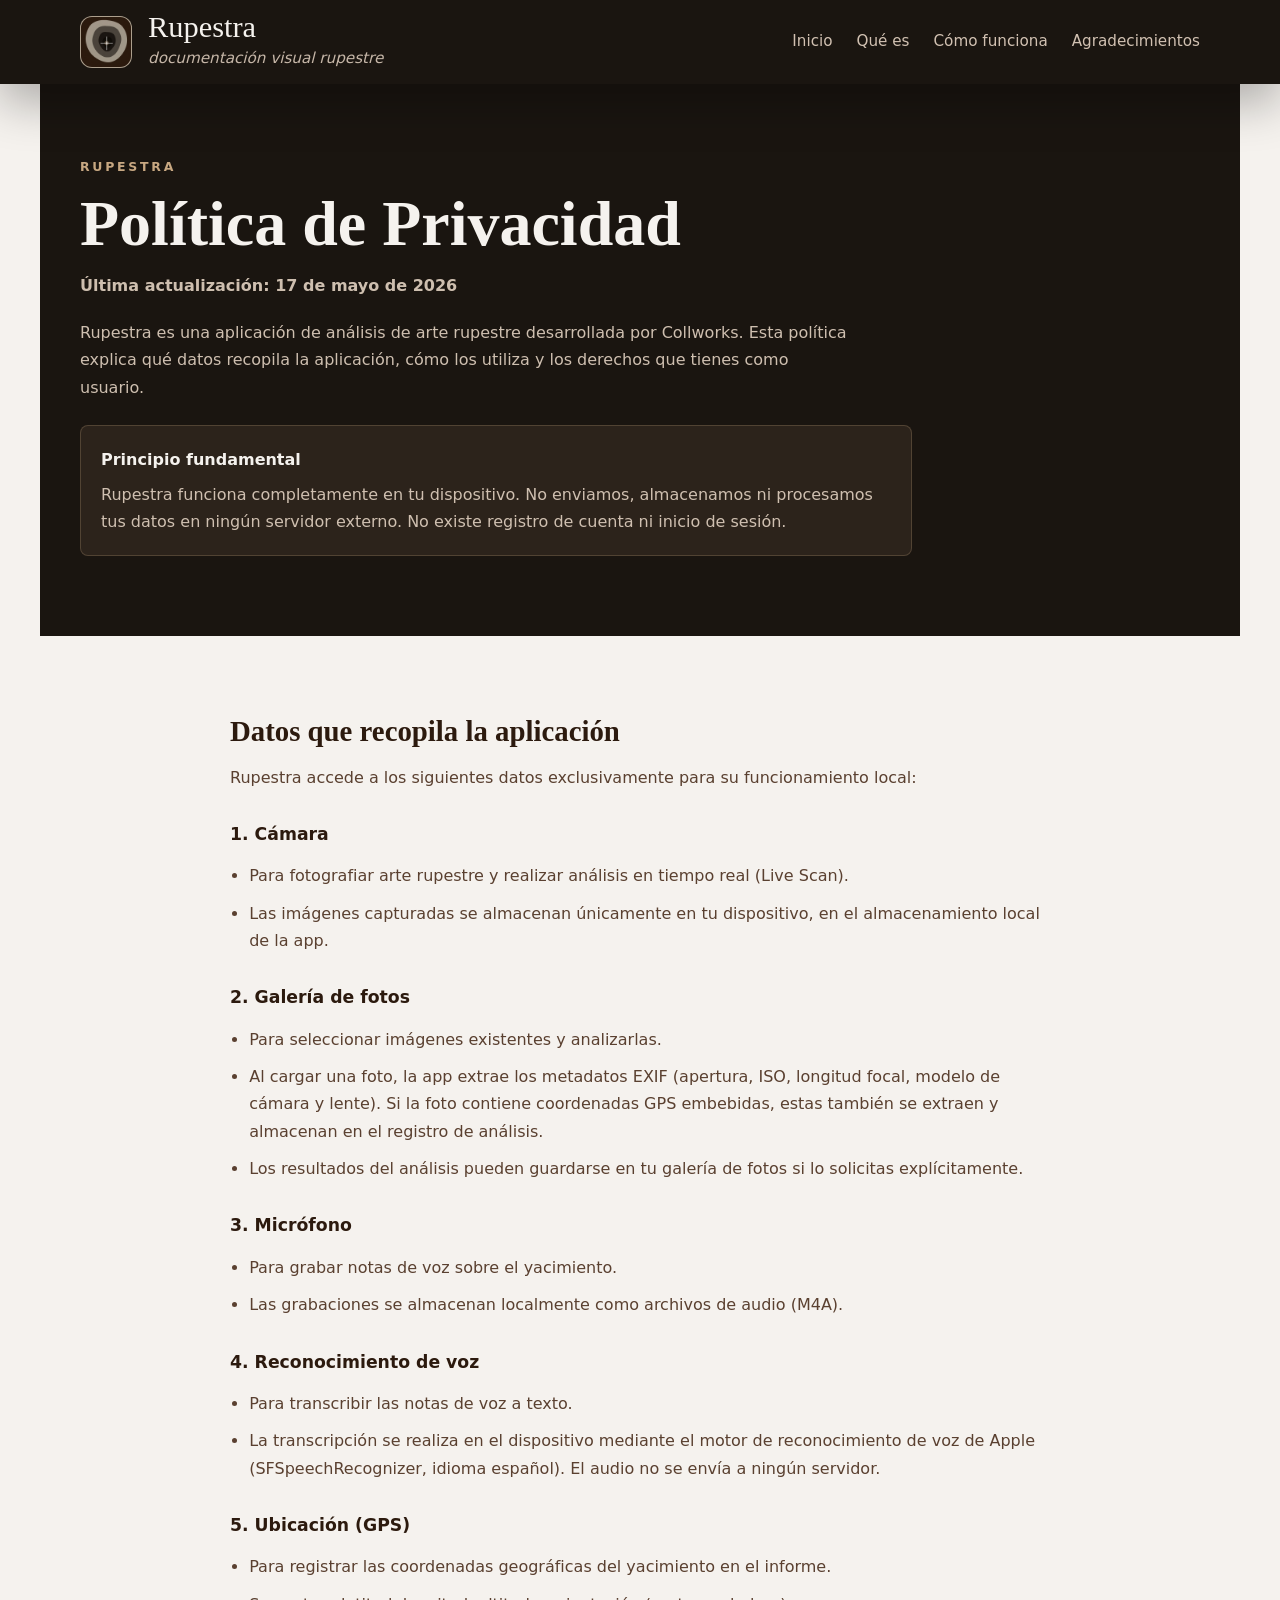
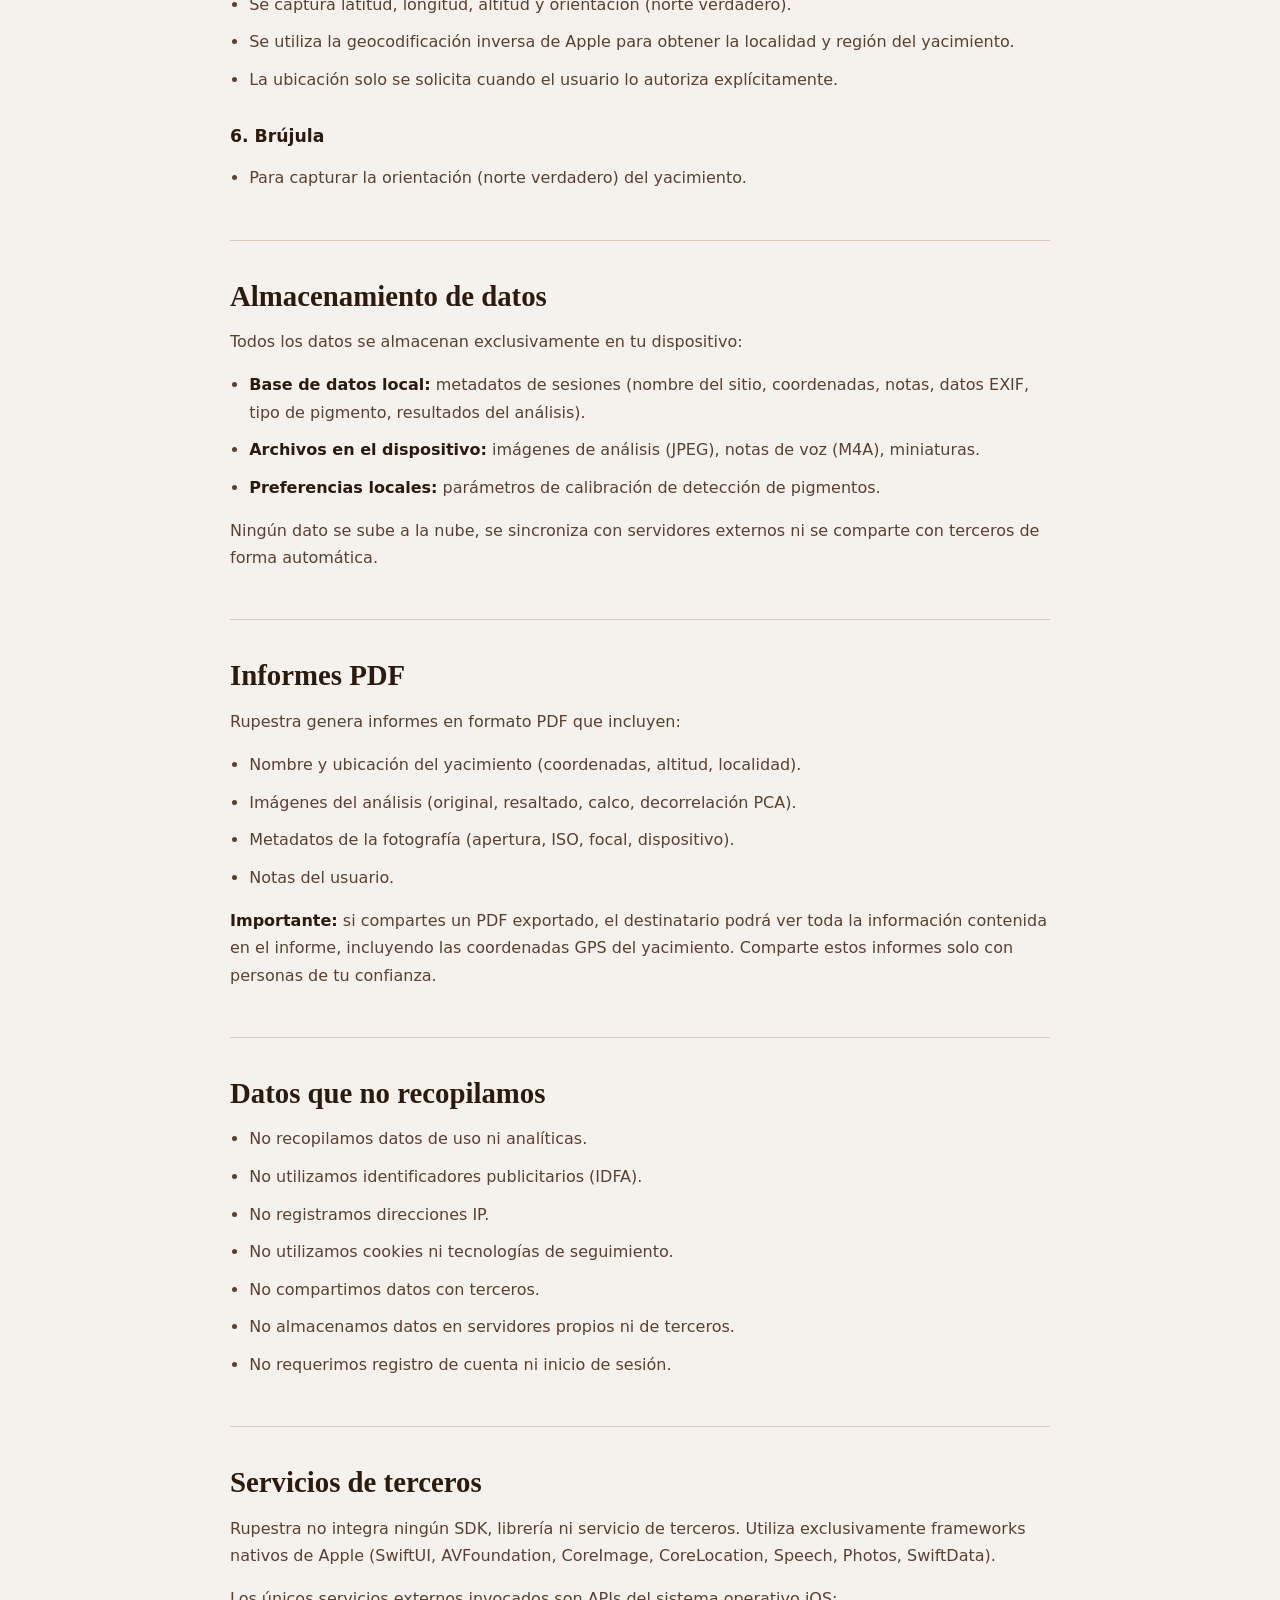
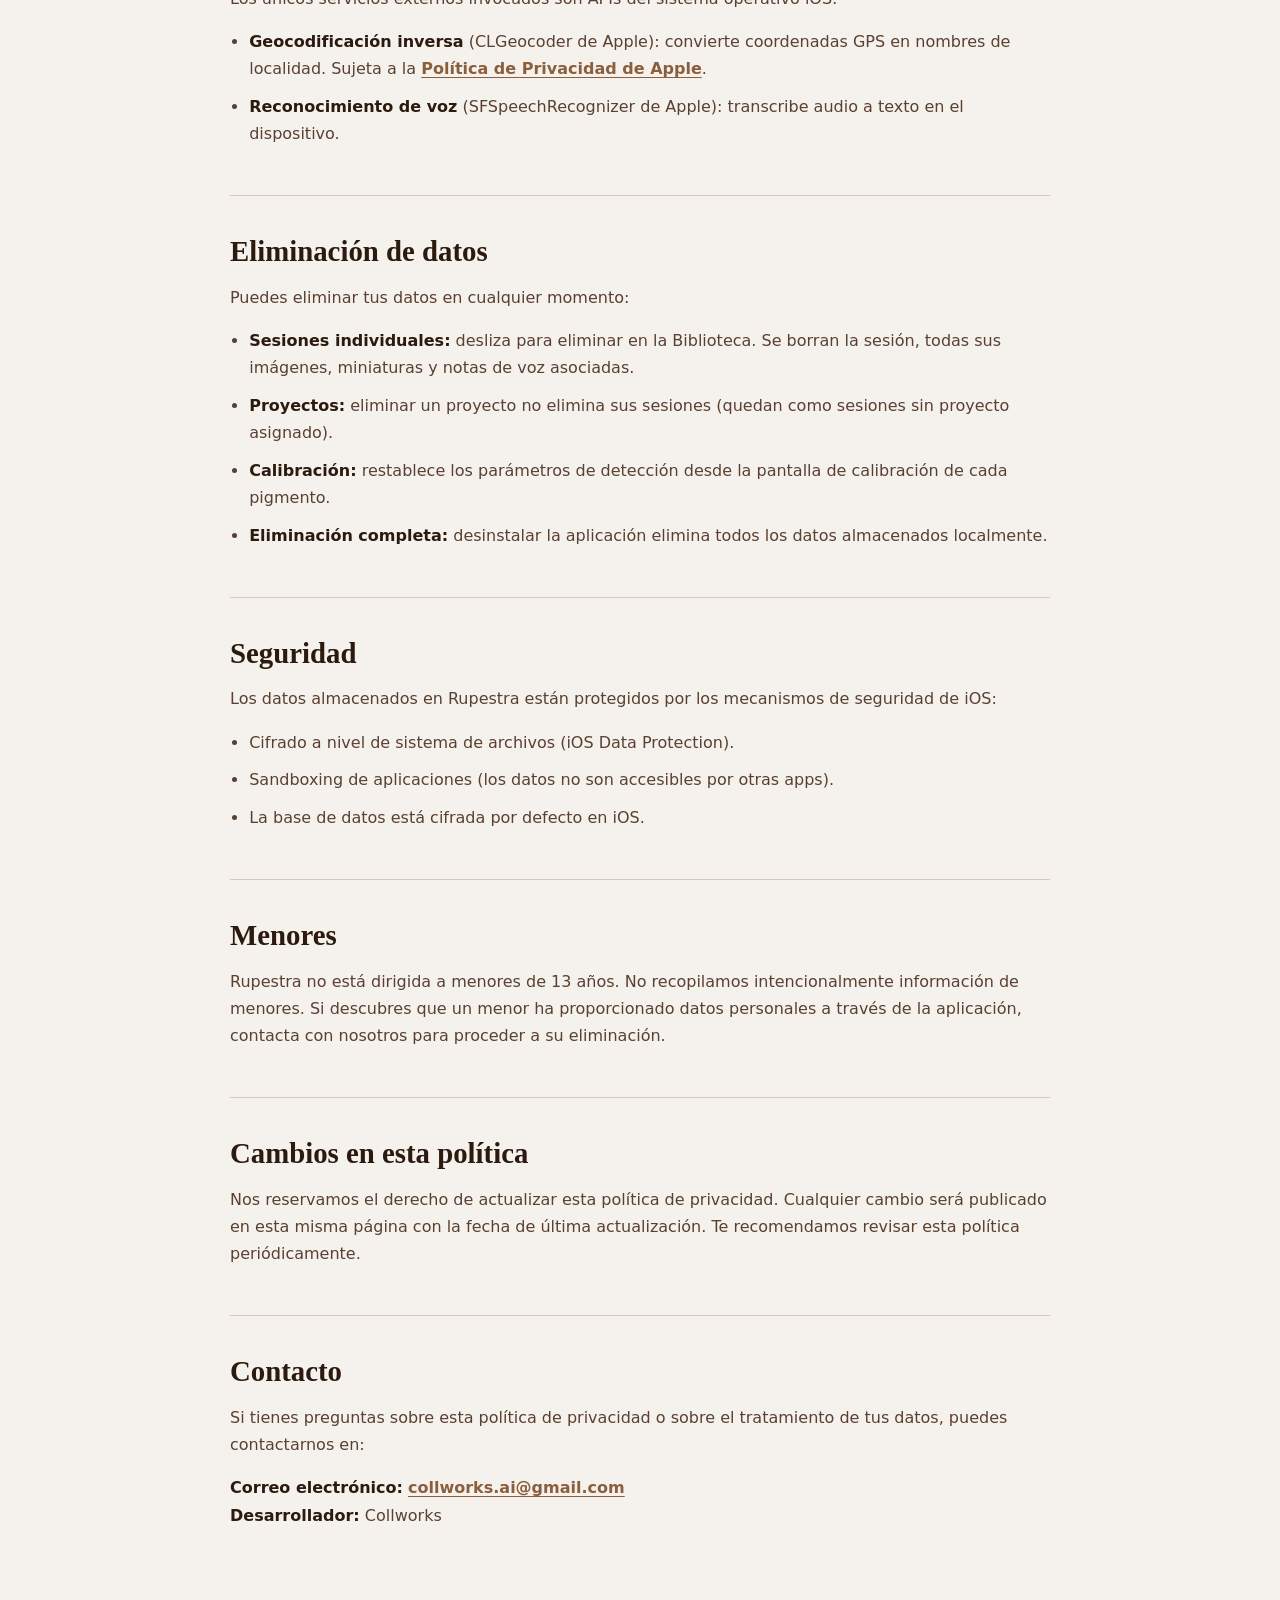
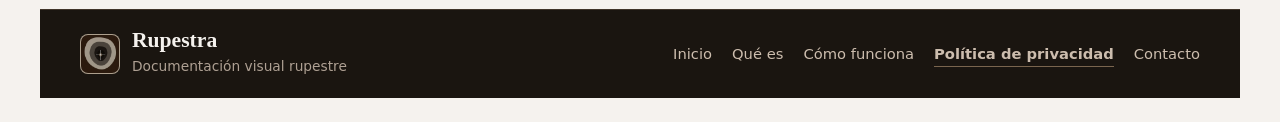
==== Politica_de_Privacidad.html @ 36a5d585 "politica privacidad y footer" ====
<!DOCTYPE html>
<html lang="es">
<head>
  <meta charset="UTF-8" />
  <meta name="viewport" content="width=device-width, initial-scale=1.0" />
  <title>Política de Privacidad · Rupestra</title>
  <meta name="description" content="Política de privacidad de Rupestra: datos tratados localmente, permisos de la app, almacenamiento en el dispositivo y contacto." />
  <meta name="theme-color" content="#1a1510" />
  <meta property="og:title" content="Política de Privacidad · Rupestra" />
  <meta property="og:description" content="Rupestra funciona localmente en el dispositivo y no envía datos a servidores externos." />
  <meta property="og:type" content="website" />
  <meta property="og:image" content="logos/logo_rupestra_cruz.png" />
  <link rel="icon" type="image/png" href="logos/logo_rupestra_cruz.png" />
  <link rel="stylesheet" href="styles.css" />
</head>
<body>
  <header class="site-header">
    <a class="brand-group" href="index.html" aria-label="Volver a la página principal de Rupestra">
      <img src="logos/logo_rupestra_cruz.png" alt="Logo de Rupestra" class="brand-logo" />
      <div>
        <div class="brand-title">Rupestra</div>
        <p class="brand-subtitle">documentación visual rupestre</p>
      </div>
    </a>
    <nav class="hero-nav" aria-label="Navegación principal">
      <a href="index.html">Inicio</a>
      <a href="index.html#que-es">Qué es</a>
      <a href="index.html#como-funciona">Cómo funciona</a>
      <a href="index.html#agradecimientos">Agradecimientos</a>
    </nav>
  </header>

  <main class="page legal-page">
    <section class="section section-dark legal-hero">
      <div class="container">
        <p class="section-label">Rupestra</p>
        <h1>Política de Privacidad</h1>
        <p class="legal-updated">Última actualización: 17 de mayo de 2026</p>
        <p class="legal-intro">Rupestra es una aplicación de análisis de arte rupestre desarrollada por Collworks. Esta política explica qué datos recopila la aplicación, cómo los utiliza y los derechos que tienes como usuario.</p>
        <div class="field-note legal-principle">
          <strong>Principio fundamental</strong>
          <span>Rupestra funciona completamente en tu dispositivo. No enviamos, almacenamos ni procesamos tus datos en ningún servidor externo. No existe registro de cuenta ni inicio de sesión.</span>
        </div>
      </div>
    </section>

    <section class="section section-light">
      <div class="container legal-content">
        <section>
          <h2>Datos que recopila la aplicación</h2>
          <p>Rupestra accede a los siguientes datos exclusivamente para su funcionamiento local:</p>

          <h3>1. Cámara</h3>
          <ul>
            <li>Para fotografiar arte rupestre y realizar análisis en tiempo real (Live Scan).</li>
            <li>Las imágenes capturadas se almacenan únicamente en tu dispositivo, en el almacenamiento local de la app.</li>
          </ul>

          <h3>2. Galería de fotos</h3>
          <ul>
            <li>Para seleccionar imágenes existentes y analizarlas.</li>
            <li>Al cargar una foto, la app extrae los metadatos EXIF (apertura, ISO, longitud focal, modelo de cámara y lente). Si la foto contiene coordenadas GPS embebidas, estas también se extraen y almacenan en el registro de análisis.</li>
            <li>Los resultados del análisis pueden guardarse en tu galería de fotos si lo solicitas explícitamente.</li>
          </ul>

          <h3>3. Micrófono</h3>
          <ul>
            <li>Para grabar notas de voz sobre el yacimiento.</li>
            <li>Las grabaciones se almacenan localmente como archivos de audio (M4A).</li>
          </ul>

          <h3>4. Reconocimiento de voz</h3>
          <ul>
            <li>Para transcribir las notas de voz a texto.</li>
            <li>La transcripción se realiza en el dispositivo mediante el motor de reconocimiento de voz de Apple (SFSpeechRecognizer, idioma español). El audio no se envía a ningún servidor.</li>
          </ul>

          <h3>5. Ubicación (GPS)</h3>
          <ul>
            <li>Para registrar las coordenadas geográficas del yacimiento en el informe.</li>
            <li>Se captura latitud, longitud, altitud y orientación (norte verdadero).</li>
            <li>Se utiliza la geocodificación inversa de Apple para obtener la localidad y región del yacimiento.</li>
            <li>La ubicación solo se solicita cuando el usuario lo autoriza explícitamente.</li>
          </ul>

          <h3>6. Brújula</h3>
          <ul>
            <li>Para capturar la orientación (norte verdadero) del yacimiento.</li>
          </ul>
        </section>

        <section>
          <h2>Almacenamiento de datos</h2>
          <p>Todos los datos se almacenan exclusivamente en tu dispositivo:</p>
          <ul>
            <li><strong>Base de datos local:</strong> metadatos de sesiones (nombre del sitio, coordenadas, notas, datos EXIF, tipo de pigmento, resultados del análisis).</li>
            <li><strong>Archivos en el dispositivo:</strong> imágenes de análisis (JPEG), notas de voz (M4A), miniaturas.</li>
            <li><strong>Preferencias locales:</strong> parámetros de calibración de detección de pigmentos.</li>
          </ul>
          <p>Ningún dato se sube a la nube, se sincroniza con servidores externos ni se comparte con terceros de forma automática.</p>
        </section>

        <section>
          <h2>Informes PDF</h2>
          <p>Rupestra genera informes en formato PDF que incluyen:</p>
          <ul>
            <li>Nombre y ubicación del yacimiento (coordenadas, altitud, localidad).</li>
            <li>Imágenes del análisis (original, resaltado, calco, decorrelación PCA).</li>
            <li>Metadatos de la fotografía (apertura, ISO, focal, dispositivo).</li>
            <li>Notas del usuario.</li>
          </ul>
          <p><strong>Importante:</strong> si compartes un PDF exportado, el destinatario podrá ver toda la información contenida en el informe, incluyendo las coordenadas GPS del yacimiento. Comparte estos informes solo con personas de tu confianza.</p>
        </section>

        <section>
          <h2>Datos que no recopilamos</h2>
          <ul>
            <li>No recopilamos datos de uso ni analíticas.</li>
            <li>No utilizamos identificadores publicitarios (IDFA).</li>
            <li>No registramos direcciones IP.</li>
            <li>No utilizamos cookies ni tecnologías de seguimiento.</li>
            <li>No compartimos datos con terceros.</li>
            <li>No almacenamos datos en servidores propios ni de terceros.</li>
            <li>No requerimos registro de cuenta ni inicio de sesión.</li>
          </ul>
        </section>

        <section>
          <h2>Servicios de terceros</h2>
          <p>Rupestra no integra ningún SDK, librería ni servicio de terceros. Utiliza exclusivamente frameworks nativos de Apple (SwiftUI, AVFoundation, CoreImage, CoreLocation, Speech, Photos, SwiftData).</p>
          <p>Los únicos servicios externos invocados son APIs del sistema operativo iOS:</p>
          <ul>
            <li><strong>Geocodificación inversa</strong> (CLGeocoder de Apple): convierte coordenadas GPS en nombres de localidad. Sujeta a la <a href="https://www.apple.com/legal/privacy/">Política de Privacidad de Apple</a>.</li>
            <li><strong>Reconocimiento de voz</strong> (SFSpeechRecognizer de Apple): transcribe audio a texto en el dispositivo.</li>
          </ul>
        </section>

        <section>
          <h2>Eliminación de datos</h2>
          <p>Puedes eliminar tus datos en cualquier momento:</p>
          <ul>
            <li><strong>Sesiones individuales:</strong> desliza para eliminar en la Biblioteca. Se borran la sesión, todas sus imágenes, miniaturas y notas de voz asociadas.</li>
            <li><strong>Proyectos:</strong> eliminar un proyecto no elimina sus sesiones (quedan como sesiones sin proyecto asignado).</li>
            <li><strong>Calibración:</strong> restablece los parámetros de detección desde la pantalla de calibración de cada pigmento.</li>
            <li><strong>Eliminación completa:</strong> desinstalar la aplicación elimina todos los datos almacenados localmente.</li>
          </ul>
        </section>

        <section>
          <h2>Seguridad</h2>
          <p>Los datos almacenados en Rupestra están protegidos por los mecanismos de seguridad de iOS:</p>
          <ul>
            <li>Cifrado a nivel de sistema de archivos (iOS Data Protection).</li>
            <li>Sandboxing de aplicaciones (los datos no son accesibles por otras apps).</li>
            <li>La base de datos está cifrada por defecto en iOS.</li>
          </ul>
        </section>

        <section>
          <h2>Menores</h2>
          <p>Rupestra no está dirigida a menores de 13 años. No recopilamos intencionalmente información de menores. Si descubres que un menor ha proporcionado datos personales a través de la aplicación, contacta con nosotros para proceder a su eliminación.</p>
        </section>

        <section>
          <h2>Cambios en esta política</h2>
          <p>Nos reservamos el derecho de actualizar esta política de privacidad. Cualquier cambio será publicado en esta misma página con la fecha de última actualización. Te recomendamos revisar esta política periódicamente.</p>
        </section>

        <section>
          <h2>Contacto</h2>
          <p>Si tienes preguntas sobre esta política de privacidad o sobre el tratamiento de tus datos, puedes contactarnos en:</p>
          <p><strong>Correo electrónico:</strong> <a href="mailto:collworks.ai@gmail.com">collworks.ai@gmail.com</a><br />
          <strong>Desarrollador:</strong> Collworks</p>
        </section>
      </div>
    </section>
  </main>

  <footer class="site-footer">
    <div class="container footer-center">
      <div class="footer-brand">
        <img src="logos/logo_rupestra_cruz.png" alt="" class="footer-mark" />
        <div>
          <strong>Rupestra</strong>
          <span>Documentación visual rupestre</span>
        </div>
      </div>
      <nav class="footer-nav" aria-label="Enlaces de pie de página">
        <a href="index.html">Inicio</a>
        <a href="index.html#que-es">Qué es</a>
        <a href="index.html#como-funciona">Cómo funciona</a>
        <a class="footer-link" href="Politica_de_Privacidad.html" aria-current="page">Política de privacidad</a>
        <a href="mailto:info@rupestra.com">Contacto</a>
      </nav>
    </div>
  </footer>
</body>
</html>
---- styles.css ----
:root {
  color-scheme: light;
  --bg: #f5f2ee;
  --bg-alt: #ede5db;
  --bg-surface: #ffffffee;
  --surface-dark: #1a1510;
  --surface-dark-soft: #241c14;
  --text: #2c1a0e;
  --text-muted: #5a4030;
  --text-soft: #d8c8b8;
  --accent: #8b5e3c;
  --accent-soft: #c8a882;
  --border: #d7c8b8;
  --shadow: 0 28px 80px rgba(0, 0, 0, 0.12);
  font-family: Inter, system-ui, -apple-system, BlinkMacSystemFont, "Segoe UI", sans-serif;
}

* {
  box-sizing: border-box;
}

body {
  margin: 0;
  min-height: 100vh;
  background: var(--bg);
  color: var(--text);
  line-height: 1.7;
}

img {
  display: block;
  max-width: 100%;
}

a {
  color: inherit;
  text-decoration: none;
}

a:focus-visible,
button:focus-visible,
.button:focus-visible {
  outline: 3px solid var(--accent-soft);
  outline-offset: 4px;
}

.page {
  width: min(1200px, 100%);
  margin: 0 auto;
}

.legal-page {
  padding-top: 4.75rem;
}

.section {
  padding: 5rem 1.5rem;
  scroll-margin-top: 7.5rem;
}

.section-light {
  background: var(--bg);
}

.section-alt {
  background: var(--bg-alt);
}

.section-dark {
  background: var(--surface-dark);
  color: var(--bg);
}

.hero {
  position: relative;
  overflow: hidden;
  padding: 1rem;
}

.hero-overlay {
  position: absolute;
  inset: 0;
  opacity: 0.12;
  background-image: radial-gradient(circle at 20% 20%, rgba(200, 168, 130, 0.9) 0 2px, transparent 2px), radial-gradient(circle at 80% 40%, rgba(139, 94, 60, 0.85) 0 2px, transparent 2px);
  background-size: 44px 44px;
}

.container {
  position: relative;
  z-index: 1;
  max-width: 1120px;
  margin: 0 auto;
}

.site-header {
  position: fixed;
  top: 0;
  left: 0;
  z-index: 1000;
  display: flex;
  align-items: center;
  justify-content: space-between;
  gap: 1rem;
  width: 100%;
  padding: 0.75rem max(1rem, calc((100vw - 1120px) / 2));
  border: 0;
  border-radius: 0;
  background: var(--surface-dark);
  box-shadow: 0 18px 48px rgba(0, 0, 0, 0.3);
  transform: translateY(0);
  transition: transform 220ms ease, box-shadow 220ms ease, border-color 220ms ease;
}

.site-header.is-scrolled {
  box-shadow: 0 18px 52px rgba(0, 0, 0, 0.36);
}

.site-header.is-hidden {
  transform: translateY(-100%);
}

.brand-group {
  display: flex;
  align-items: center;
  gap: 1rem;
}

.brand-logo,
.footer-logo {
  width: 5rem;
  height: 5rem;
  object-fit: cover;
  border-radius: 1.25rem;
  border: 1px solid rgba(200, 168, 130, 0.25);
  background: #a39c90;
}

.site-header .brand-logo {
  width: 3.25rem;
  height: 3.25rem;
  border-radius: 0.75rem;
}

.brand-title {
  margin: 0;
  color: #f5f2ee;
  font-size: 1.9rem;
  font-family: "Cormorant Garamond", "Georgia", serif;
  line-height: 1;
}

.brand-subtitle {
  margin: 0.25rem 0 0;
  font-size: 0.95rem;
  color: rgba(216, 200, 184, 0.9);
  font-style: italic;
}

.hero-nav {
  display: none;
  gap: 1.5rem;
  align-items: center;
  font-size: 0.95rem;
  color: rgba(216, 200, 184, 0.96);
}

.hero-nav a:hover {
  color: white;
}

.hero-nav a:focus-visible {
  color: white;
}

.hero-grid {
  display: grid;
  gap: 3rem;
  align-items: top;
  padding: 8rem 0 2rem;
}

.hero-copy h1 {
  margin: 1rem 0 1rem;
  font-size: clamp(2.75rem, 4vw, 4.75rem);
  line-height: 0.95;
  letter-spacing: 0;
  font-family: "Cormorant Garamond", "Georgia", serif;
}

.availability-chip {
  display: inline-flex;
  align-items: center;
  width: fit-content;
  padding: 0.65rem 0.95rem;
  border: 1px solid rgba(255, 250, 240, 0.72);
  border-radius: 0.5rem;
  background: linear-gradient(135deg, #fffaf0 0%, #e1bd72 52%, #b9822f 100%);
  color: var(--surface-dark);
  box-shadow: 0 0 18px rgba(255, 250, 240, 0.34), 0 0 34px rgba(225, 189, 114, 0.38), 0 16px 36px rgba(0, 0, 0, 0.28);
  font-size: 0.78rem;
  font-weight: 800;
  letter-spacing: 0.12em;
  line-height: 1.1;
  text-transform: uppercase;
  animation: availability-glow 2.8s ease-in-out infinite;
}

.hero-copy p {
  max-width: 42rem;
  margin: 0;
  color: rgba(216, 200, 184, 0.95);
}

.badge {
  display: inline-flex;
  align-items: center;
  padding: 0.7rem 1rem;
  border-radius: 999px;
  border: 1px solid rgba(200, 168, 130, 0.4);
  background: rgba(200, 168, 130, 0.12);
  color: #f0dfcd;
  font-size: 0.75rem;
  letter-spacing: 0.12em;
  text-transform: uppercase;
}

.hero-actions {
  display: flex;
  flex-wrap: wrap;
  gap: 1rem;
  margin: 2rem 0 0;
}

.button {
  display: inline-flex;
  align-items: center;
  justify-content: center;
  border-radius: 0.5rem;
  padding: 1rem 1.5rem;
  font-weight: 700;
  font-size: 0.95rem;
  transition: background-color 160ms ease, color 160ms ease, border-color 160ms ease, transform 160ms ease;
}

.button-primary {
  background: var(--accent-soft);
  color: var(--surface-dark);
  box-shadow: 0 18px 40px rgba(0, 0, 0, 0.18);
}

.button-secondary {
  border: 1px solid rgba(200, 168, 130, 0.35);
  color: white;
  background: rgba(255, 255, 255, 0.05);
}

.button:hover {
  transform: translateY(-1px);
}

.button-primary:hover {
  background: #d8b992;
}

.button-secondary:hover {
  border-color: rgba(200, 168, 130, 0.7);
  background: rgba(255, 255, 255, 0.1);
}

@keyframes availability-glow {
  0%,
  100% {
    box-shadow: 0 0 14px rgba(255, 250, 240, 0.28), 0 0 28px rgba(225, 189, 114, 0.32), 0 16px 36px rgba(0, 0, 0, 0.28);
  }

  50% {
    box-shadow: 0 0 24px rgba(255, 255, 255, 0.52), 0 0 52px rgba(205, 143, 46, 0.56), 0 18px 42px rgba(0, 0, 0, 0.34);
  }
}

.hero-note {
  margin-top: 1.25rem;
  max-width: 36rem;
  color: #9a8878;
  font-size: 0.9rem;
}

.hero-panel {
  display: flex;
  justify-content: center;
}

.phone-mockup {
  position: relative;
  width: min(100%, 340px);
}

.phone-glow {
  position: absolute;
  border-radius: 999px;
  filter: blur(3rem);
}

.phone-glow-left {
  left: -2rem;
  top: 2.5rem;
  width: 10rem;
  height: 10rem;
  background: rgba(200, 168, 130, 0.3);
}

.phone-glow-right {
  right: -2rem;
  bottom: 1.5rem;
  width: 11rem;
  height: 11rem;
  background: rgba(139, 94, 60, 0.25);
}

.phone-shell {
  position: relative;
  overflow: hidden;
  border-radius: 2.25rem;
  border: 1px solid rgba(200, 168, 130, 0.3);
  background: #1a1510;
  padding: 0.45rem;
  box-shadow: 0 35px 80px rgba(0, 0, 0, 0.25);
}

.app-screenshot {
  width: 100%;
  height: auto;
  border-radius: 1.85rem;
}

.feature-heading {
  display: flex;
  align-items: center;
  justify-content: space-between;
  gap: 1rem;
  margin-bottom: 1rem;
}

.section-grid,
.split-grid {
  display: grid;
  gap: 2.5rem;
}

.section-grid {
  grid-template-columns: minmax(0, 0.95fr) minmax(0, 1.05fr);
  align-items: start;
}

#que-es .section-grid {
  align-items: center;
}

.split-grid {
  grid-template-columns: repeat(2, minmax(0, 1fr));
  align-items: center;
}

.section-label {
  margin: 0;
  text-transform: uppercase;
  letter-spacing: 0.22em;
  font-size: 0.78rem;
  font-weight: 700;
  color: #8b7060;
}

.section h2,
.closing-section h2 {
  margin: 1rem 0 0;
  font-size: clamp(2rem, 2.5vw, 3.5rem);
  line-height: 1.05;
  font-family: "Cormorant Garamond", "Georgia", serif;
}

.section-dark .section-label {
  color: var(--accent-soft);
}

.section-text,
.section-copy p {
  margin-top: 1rem;
  color: var(--text-muted);
}

.section-dark .split-grid p,
.section-dark .section-text,
.feature-panel p {
  color: rgba(216, 200, 184, 0.95);
}

.feature-list {
  display: grid;
  gap: 0.85rem;
  margin: 1.35rem 0 0;
  padding: 0;
  list-style: none;
  color: var(--text-muted);
}

.feature-list li {
  position: relative;
  padding-left: 1.25rem;
}

.feature-list li::before {
  content: "";
  position: absolute;
  left: 0;
  top: 0.75em;
  width: 0.42rem;
  height: 0.42rem;
  border-radius: 999px;
  background: var(--accent);
}

.feature-list strong {
  color: var(--text);
}

.note-box,
.note-box-light {
  margin-top: 1.5rem;
  padding: 1.25rem;
  border-radius: 0.5rem;
  border: 1px solid rgba(215, 200, 184, 0.9);
  background: rgba(237, 229, 219, 0.7);
  color: var(--text-muted);
}

.note-box-light {
  background: #ffffffdd;
}

.card-grid,
.mode-grid {
  display: grid;
  gap: 1.5rem;
}

.card-grid {
  grid-template-columns: repeat(auto-fit, minmax(220px, 1fr));
}

.feature-card,
.mode-card {
  border: 1px solid var(--border);
  padding: 1.5rem;
  border-radius: 0.5rem;
  background: rgba(255, 255, 255, 0.85);
  color: var(--text);
}

.feature-card {
  background: white;
}

.icon-box,
.mode-icon {
  display: inline-flex;
  align-items: center;
  justify-content: center;
  width: 3rem;
  height: 3rem;
  margin-bottom: 1rem;
  border-radius: 0.5rem;
  background: rgba(139, 94, 60, 0.1);
  color: var(--accent);
}

.icon-box svg,
.mode-icon svg,
.feature-icon svg {
  width: 1.35rem;
  height: 1.35rem;
  fill: none;
  stroke: currentColor;
  stroke-linecap: round;
  stroke-linejoin: round;
  stroke-width: 1.8;
}

.mode-card {
  display: flex;
  gap: 1.25rem;
  background: rgba(249, 246, 241, 0.85);
}

.mode-icon {
  min-width: 3rem;
  font-size: 1.15rem;
}

.mode-card h3,
.feature-card h3 {
  margin: 0 0 0.75rem;
  font-size: 1.05rem;
}

.mode-card p,
.feature-card p {
  margin: 0;
  color: var(--text-muted);
}

.feature-box {
  border: 1px solid rgba(200, 168, 130, 0.2);
  border-radius: 0.5rem;
  background: rgba(36, 28, 20, 0.95);
  padding: 2rem;
}

.feature-box-dark {
  background: rgba(36, 28, 20, 0.95);
}

.feature-heading {
  display: flex;
  gap: 1rem;
  align-items: center;
}

.feature-icon {
  display: inline-flex;
  align-items: center;
  justify-content: center;
  width: 3rem;
  height: 3rem;
  border-radius: 0.5rem;
  background: rgba(200, 168, 130, 0.15);
  color: var(--accent-soft);
}

.feature-panel {
  margin-top: 1rem;
  background: #120e08;
  border-radius: 0.5rem;
  padding: 1.5rem;
  color: #d8c8b8;
}

.feature-status-grid {
  display: grid;
  gap: 0.75rem;
  grid-template-columns: repeat(3, minmax(0, 1fr));
  text-align: center;
  color: #e8d5c0;
  font-size: 0.82rem;
}

#en-vivo .feature-box {
  width: min(100%, 24rem);
  justify-self: end;
  border-color: rgba(139, 94, 60, 0.28);
  background: #fbf8f2;
  color: var(--text);
  box-shadow: 0 24px 60px rgba(44, 26, 14, 0.12);
}

#en-vivo .split-grid {
  grid-template-columns: minmax(0, 1fr) minmax(18rem, 0.72fr);
  align-items: start;
}

#en-vivo .feature-heading {
  align-items: flex-start;
}

#en-vivo .feature-heading h3 {
  margin: 0;
  color: var(--text);
  font-size: 1.18rem;
}

#en-vivo .feature-heading p {
  margin: 0.35rem 0 0;
  color: var(--text-muted);
}

#en-vivo .feature-icon {
  flex: 0 0 auto;
  background: rgba(139, 94, 60, 0.12);
  color: var(--accent);
}

#en-vivo .live-video-frame {
  overflow: hidden;
  margin-top: 1.5rem;
  margin-right: auto;
  margin-left: auto;
  width: min(100%, 17rem);
  border: 1px solid rgba(139, 94, 60, 0.18);
  border-radius: 0.5rem;
  background: #120e08;
  box-shadow: 0 18px 42px rgba(44, 26, 14, 0.14);
}

#en-vivo .live-video {
  display: block;
  width: 100%;
  aspect-ratio: 9 / 16;
  max-height: 31rem;
  object-fit: cover;
  background: #120e08;
}

#en-vivo .feature-panel {
  margin-top: 1.5rem;
  border: 1px solid rgba(139, 94, 60, 0.16);
  background: #efe7dc;
  color: var(--text);
}

#en-vivo .feature-panel p {
  margin: 1.1rem 0 0;
  color: var(--text);
  font-size: 1rem;
}

#en-vivo .feature-status-grid {
  color: var(--text);
  font-weight: 700;
}

.field-section {
  overflow: hidden;
}

.field-intro {
  display: grid;
  gap: 2rem;
  align-items: center;
  margin-bottom: 3rem;
}

.field-intro-copy {
  max-width: 47rem;
}

.field-intro-copy h2 {
  max-width: 42rem;
}

.field-intro-copy p {
  margin: 1rem 0 0;
  color: rgba(216, 200, 184, 0.95);
}

.field-note {
  display: grid;
  gap: 0.5rem;
  margin-top: 1.5rem;
  padding: 1.25rem;
  border: 1px solid rgba(200, 168, 130, 0.24);
  border-radius: 0.5rem;
  background: rgba(200, 168, 130, 0.1);
  color: rgba(216, 200, 184, 0.95);
}

.field-note strong {
  color: #f5f2ee;
}

.conservation-card {
  display: grid;
  gap: 1.25rem;
  justify-items: center;
  padding: 1.75rem;
  border: 1px solid rgba(200, 168, 130, 0.22);
  border-radius: 0.5rem;
  background: rgba(255, 255, 255, 0.1);
  color: var(--text-muted);
  text-align: center;
  box-shadow: 0 28px 70px rgba(0, 0, 0, 0.18);
}

.partner-logos {
  display: flex;
  flex-wrap: wrap;
  align-items: center;
  justify-content: center;
  gap: 1.25rem;
}

.conservation-logo {
  width: min(100%, 12rem);
  height: auto;
}

.fme-logo {
  width: min(100%, 10rem);
  height: auto;
}

.conservation-card p {
  margin: 0;
  max-width: 22rem;
  color: var(--text-muted);
  font-size: 0.95rem;
  line-height: 1.6;
}

.field-gallery-heading {
  max-width: 39rem;
  margin-bottom: 1.5rem;
}

.field-gallery-heading h3 {
  margin: 0.6rem 0 0;
  color: #f5f2ee;
  font-family: "Cormorant Garamond", "Georgia", serif;
  font-size: clamp(1.8rem, 2vw, 2.4rem);
  line-height: 1.05;
}

.field-carousel {
  position: relative;
}

.carousel-track {
  display: grid;
  grid-auto-columns: minmax(18rem, 72%);
  grid-auto-flow: column;
  gap: 1.25rem;
  overflow-x: auto;
  padding: 0.25rem 0 1.25rem;
  scroll-behavior: smooth;
  scroll-snap-type: x mandatory;
  scrollbar-color: var(--accent-soft) rgba(255, 255, 255, 0.1);
}

.field-card {
  position: relative;
  margin: 0;
  overflow: hidden;
  border: 1px solid rgba(200, 168, 130, 0.22);
  border-radius: 0.5rem;
  background: rgba(36, 28, 20, 0.92);
  box-shadow: 0 28px 70px rgba(0, 0, 0, 0.24);
  scroll-snap-align: start;
}

.field-photo {
  width: 100%;
  height: 25rem;
  object-fit: cover;
  background: #21170f;
}

.carousel-control {
  position: absolute;
  z-index: 2;
  top: 42%;
  display: none;
  width: 2.75rem;
  height: 2.75rem;
  align-items: center;
  justify-content: center;
  border: 1px solid rgba(200, 168, 130, 0.36);
  border-radius: 0.5rem;
  background: rgba(18, 14, 8, 0.8);
  color: #f5f2ee;
  cursor: pointer;
  backdrop-filter: blur(10px);
}

.carousel-control:hover {
  background: rgba(200, 168, 130, 0.25);
}

.carousel-control svg {
  width: 1.35rem;
  height: 1.35rem;
  fill: none;
  stroke: currentColor;
  stroke-linecap: round;
  stroke-linejoin: round;
  stroke-width: 2;
}

.carousel-control-prev {
  left: -1rem;
}

.carousel-control-next {
  right: -1rem;
}

.carousel-dots {
  display: flex;
  flex-wrap: wrap;
  gap: 0.6rem;
  justify-content: center;
  margin-top: 1rem;
}

.carousel-dots button {
  width: 0.65rem;
  height: 0.65rem;
  padding: 0;
  border: 1px solid rgba(200, 168, 130, 0.55);
  border-radius: 999px;
  background: rgba(200, 168, 130, 0.18);
  cursor: pointer;
}

.carousel-dots button:hover,
.carousel-dots button:focus-visible,
.carousel-dots button.is-active {
  background: var(--accent-soft);
}

.acknowledgement-layout {
  display: grid;
  gap: 2rem;
  align-items: start;
  margin-top: 1.75rem;
}

.acknowledgement-photo {
  width: min(100%, 18rem);
  aspect-ratio: 1;
  border-radius: 0.5rem;
  object-fit: cover;
  border: 1px solid rgba(139, 94, 60, 0.18);
  box-shadow: 0 18px 45px rgba(44, 26, 14, 0.14);
}

.acknowledgement-copy {
  max-width: 58rem;
}

.acknowledgement-copy p {
  margin: 1rem 0 0;
  color: var(--text);
  font-size: 1rem;
  line-height: inherit;
}

.acknowledgement-copy h3 {
  margin: 2rem 0 1rem;
  color: var(--text);
  font-size: clamp(1.45rem, 2vw, 2rem);
  line-height: 1.15;
}

.closing-section {
  padding: 4rem 1.5rem;
  margin-bottom: 1.5rem;
}

.footer-center {
  display: grid;
  gap: 1.5rem;
  justify-items: center;
  text-align: center;
}

.closing-section h2 {
  color: #f5f2ee;
}

.site-footer {
  width: min(1200px, 100%);
  margin: 0 auto 1.5rem;
  padding: 1.25rem 1.5rem;
  border-top: 1px solid rgba(200, 168, 130, 0.22);
  background: var(--surface-dark);
  color: rgba(216, 200, 184, 0.94);
}

.site-footer .footer-center {
  display: flex;
  flex-wrap: wrap;
  align-items: center;
  justify-content: space-between;
  gap: 1.25rem;
  text-align: left;
}

.footer-brand {
  display: flex;
  align-items: center;
  gap: 0.75rem;
}

.footer-mark {
  width: 2.5rem;
  height: 2.5rem;
  border: 1px solid rgba(200, 168, 130, 0.25);
  border-radius: 0.5rem;
  object-fit: cover;
  background: #a39c90;
}

.footer-brand strong,
.footer-brand span {
  display: block;
}

.footer-brand strong {
  color: #f5f2ee;
  font-family: "Cormorant Garamond", "Georgia", serif;
  font-size: 1.35rem;
  line-height: 1;
}

.footer-brand span {
  margin-top: 0.2rem;
  font-size: 0.86rem;
  color: rgba(216, 200, 184, 0.78);
}

.footer-nav {
  display: flex;
  flex-wrap: wrap;
  gap: 0.9rem 1.25rem;
  align-items: center;
  justify-content: flex-end;
  font-size: 0.92rem;
}

.footer-nav a {
  color: rgba(216, 200, 184, 0.94);
}

.footer-nav a:hover,
.footer-nav a:focus-visible {
  color: #ffffff;
}

.footer-link {
  border-bottom: 1px solid rgba(200, 168, 130, 0.55);
  font-weight: 700;
}

.footer-link:hover,
.footer-link:focus-visible {
  color: #ffffff;
  border-bottom-color: #ffffff;
}

.legal-hero {
  padding-top: 5rem;
}

.legal-hero h1 {
  max-width: 48rem;
  margin: 1rem 0 0;
  color: #f5f2ee;
  font-family: "Cormorant Garamond", "Georgia", serif;
  font-size: clamp(2.75rem, 5vw, 5rem);
  line-height: 0.98;
}

.legal-updated,
.legal-intro {
  max-width: 48rem;
  color: rgba(216, 200, 184, 0.95);
}

.legal-updated {
  margin: 1rem 0 0;
  font-weight: 700;
}

.legal-intro {
  margin: 1.25rem 0 0;
}

.legal-principle {
  max-width: 52rem;
}

.legal-content {
  max-width: 820px;
}

.legal-content section + section {
  margin-top: 3rem;
  padding-top: 2.5rem;
  border-top: 1px solid var(--border);
}

.legal-content h2 {
  margin: 0 0 1rem;
  font-family: "Cormorant Garamond", "Georgia", serif;
  font-size: clamp(1.8rem, 2vw, 2.4rem);
  line-height: 1.1;
}

.legal-content h3 {
  margin: 2rem 0 0.6rem;
  color: var(--text);
  font-size: 1.08rem;
  line-height: 1.35;
}

.legal-content p,
.legal-content li {
  color: var(--text-muted);
}

.legal-content p {
  margin: 1rem 0 0;
}

.legal-content ul {
  display: grid;
  gap: 0.65rem;
  margin: 1rem 0 0;
  padding-left: 1.2rem;
}

.legal-content strong {
  color: var(--text);
}

.legal-content a {
  color: var(--accent);
  font-weight: 700;
  text-decoration: underline;
  text-underline-offset: 0.2em;
}

@media (min-width: 880px) {
  .hero-nav {
    display: flex;
  }

  .hero-grid {
    grid-template-columns: 1.08fr 0.92fr;
  }

  .field-intro {
    grid-template-columns: minmax(0, 1fr) minmax(18rem, 0.45fr);
  }

  .carousel-track {
    grid-auto-columns: minmax(22rem, 46%);
  }

  .carousel-control {
    display: inline-flex;
  }

  .acknowledgement-layout {
    grid-template-columns: minmax(13rem, 18rem) minmax(0, 1fr);
  }
}

@media (max-width: 900px) {
  .section-grid,
  .split-grid {
    grid-template-columns: 1fr;
  }

  #en-vivo .split-grid {
    grid-template-columns: 1fr;
  }

  #en-vivo .feature-box {
    justify-self: start;
  }
}

@media (max-width: 640px) {
  .section,
  .hero,
  .closing-section {
    padding-left: 1rem;
    padding-right: 1rem;
  }

  .site-footer .footer-center {
    align-items: flex-start;
  }

  .footer-nav {
    justify-content: flex-start;
  }

  .site-header {
    align-items: center;
    padding: 0.65rem 0.75rem;
  }

  .site-header .brand-logo {
    width: 2.75rem;
    height: 2.75rem;
  }

  .brand-subtitle {
    display: none;
  }

  .hero-actions {
    flex-direction: column;
    align-items: stretch;
  }

  .button {
    width: 100%;
  }

  .hero-copy h1 {
    font-size: 2.5rem;
  }

  .feature-status-grid {
    grid-template-columns: 1fr;
    text-align: left;
  }

  .mode-card {
    flex-direction: column;
  }

  .conservation-card {
    justify-items: start;
    text-align: left;
  }

  .carousel-track {
    grid-auto-columns: minmax(16rem, 88%);
  }

  .field-photo {
    height: 19rem;
  }
}
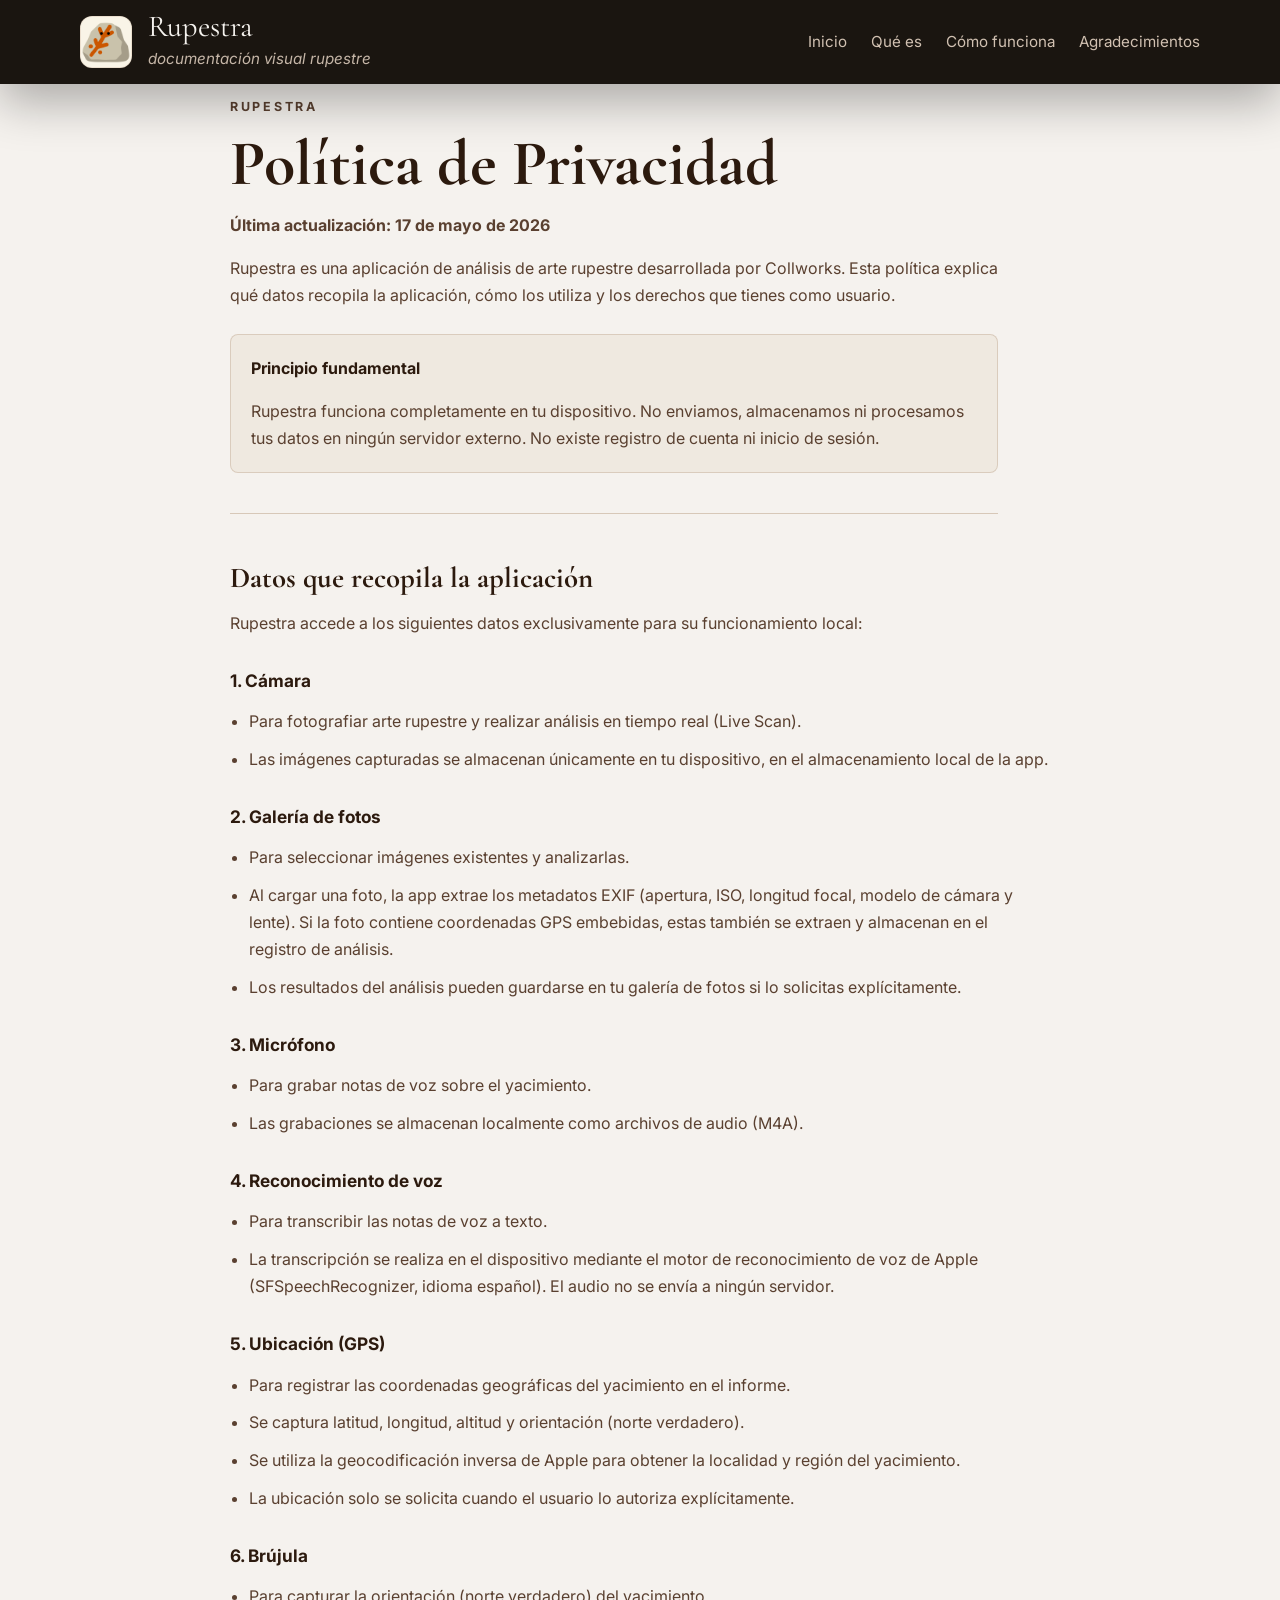
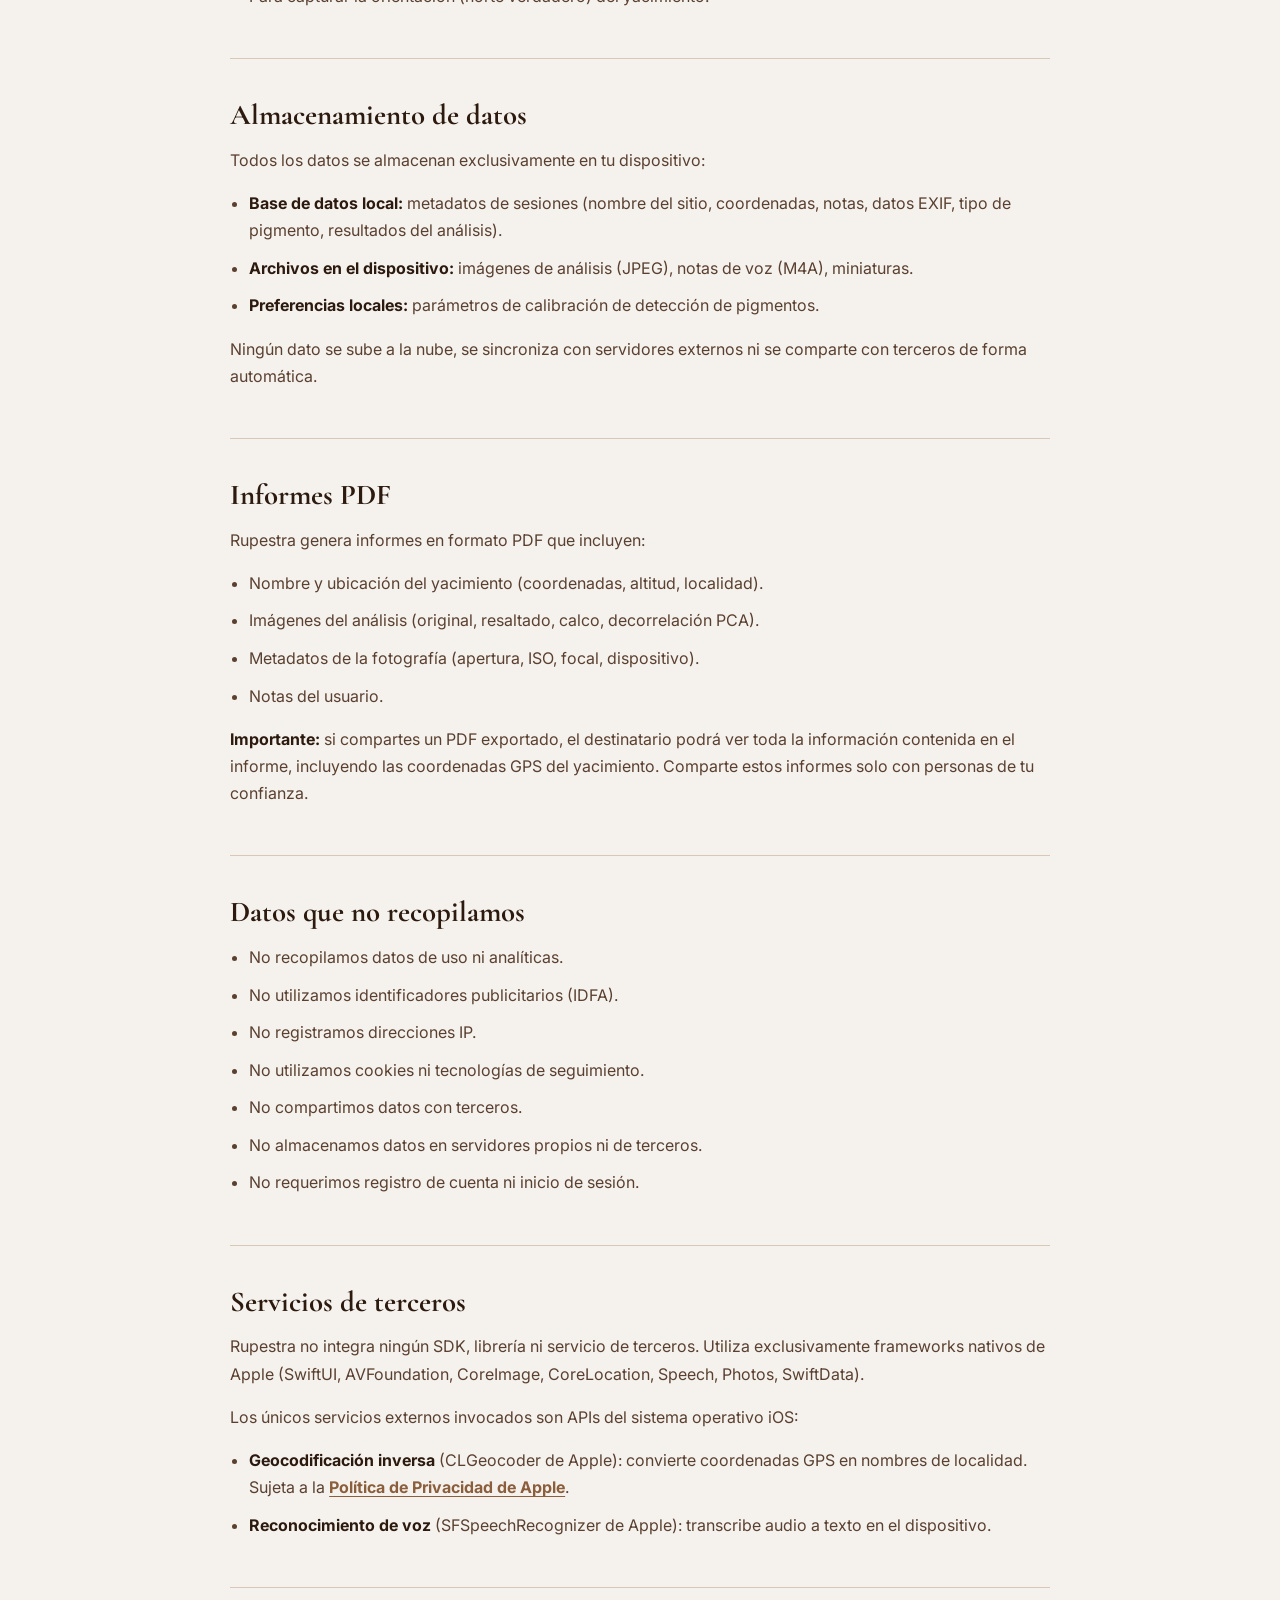
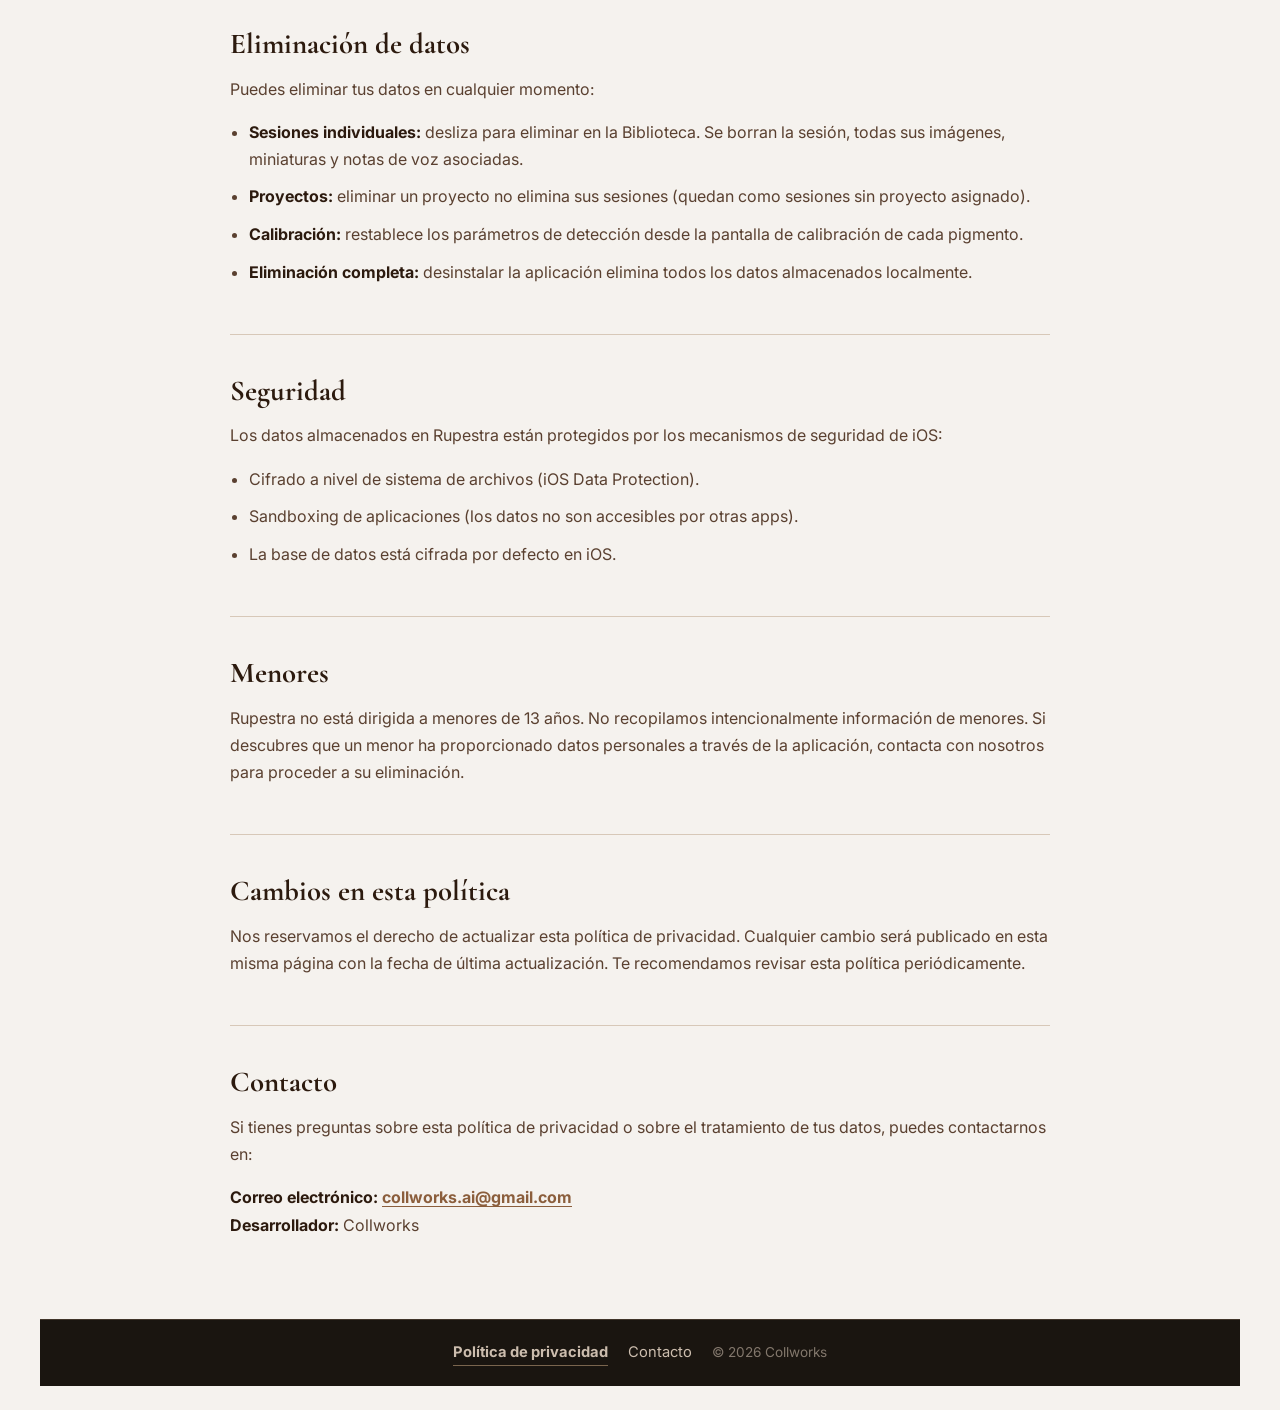
==== commit d9d09026: "correccion errores" ====
--- a/Politica_de_Privacidad.html
+++ b/Politica_de_Privacidad.html
@@ -9,43 +9,49 @@
   <meta property="og:title" content="Política de Privacidad · Rupestra" />
   <meta property="og:description" content="Rupestra funciona localmente en el dispositivo y no envía datos a servidores externos." />
   <meta property="og:type" content="website" />
-  <meta property="og:image" content="logos/logo_rupestra_cruz.png" />
-  <link rel="icon" type="image/png" href="logos/logo_rupestra_cruz.png" />
+  <meta property="og:image" content="logos/rupestra_logo_app.png" />
+  <link rel="icon" type="image/png" href="logos/rupestra_logo_app.png" />
+  <link rel="preconnect" href="https://fonts.googleapis.com" />
+  <link rel="preconnect" href="https://fonts.gstatic.com" crossorigin />
+  <link rel="stylesheet" href="https://fonts.googleapis.com/css2?family=Cormorant+Garamond:ital,wght@0,400;0,600;0,700;1,400&family=Inter:wght@400;700;800&display=swap" />
   <link rel="stylesheet" href="styles.css" />
 </head>
 <body>
+  <a href="#main-content" class="skip-link">Saltar al contenido</a>
   <header class="site-header">
     <a class="brand-group" href="index.html" aria-label="Volver a la página principal de Rupestra">
-      <img src="logos/logo_rupestra_cruz.png" alt="Logo de Rupestra" class="brand-logo" />
+      <img src="logos/rupestra_logo_app.png" alt="Logo de Rupestra" class="brand-logo" />
       <div>
         <div class="brand-title">Rupestra</div>
         <p class="brand-subtitle">documentación visual rupestre</p>
       </div>
     </a>
-    <nav class="hero-nav" aria-label="Navegación principal">
+    <nav class="hero-nav" id="main-nav" aria-label="Navegación principal">
       <a href="index.html">Inicio</a>
       <a href="index.html#que-es">Qué es</a>
       <a href="index.html#como-funciona">Cómo funciona</a>
       <a href="index.html#agradecimientos">Agradecimientos</a>
     </nav>
+    <button class="nav-toggle" type="button" aria-label="Abrir menú" aria-expanded="false" aria-controls="main-nav">
+      <span class="nav-toggle-bar"></span>
+      <span class="nav-toggle-bar"></span>
+      <span class="nav-toggle-bar"></span>
+    </button>
   </header>
 
-  <main class="page legal-page">
-    <section class="section section-dark legal-hero">
-      <div class="container">
-        <p class="section-label">Rupestra</p>
-        <h1>Política de Privacidad</h1>
-        <p class="legal-updated">Última actualización: 17 de mayo de 2026</p>
-        <p class="legal-intro">Rupestra es una aplicación de análisis de arte rupestre desarrollada por Collworks. Esta política explica qué datos recopila la aplicación, cómo los utiliza y los derechos que tienes como usuario.</p>
-        <div class="field-note legal-principle">
-          <strong>Principio fundamental</strong>
-          <span>Rupestra funciona completamente en tu dispositivo. No enviamos, almacenamos ni procesamos tus datos en ningún servidor externo. No existe registro de cuenta ni inicio de sesión.</span>
-        </div>
-      </div>
-    </section>
-
-    <section class="section section-light">
+  <main id="main-content" class="page">
+    <section class="section section-light legal-page-content">
       <div class="container legal-content">
+        <header class="legal-header">
+          <p class="section-label">Rupestra</p>
+          <h1>Política de Privacidad</h1>
+          <p class="legal-updated">Última actualización: 17 de mayo de 2026</p>
+          <p class="legal-intro">Rupestra es una aplicación de análisis de arte rupestre desarrollada por Collworks. Esta política explica qué datos recopila la aplicación, cómo los utiliza y los derechos que tienes como usuario.</p>
+          <div class="note-box legal-principle">
+            <strong>Principio fundamental</strong>
+            <p>Rupestra funciona completamente en tu dispositivo. No enviamos, almacenamos ni procesamos tus datos en ningún servidor externo. No existe registro de cuenta ni inicio de sesión.</p>
+          </div>
+        </header>
         <section>
           <h2>Datos que recopila la aplicación</h2>
           <p>Rupestra accede a los siguientes datos exclusivamente para su funcionamiento local:</p>
@@ -178,21 +184,32 @@
 
   <footer class="site-footer">
     <div class="container footer-center">
-      <div class="footer-brand">
-        <img src="logos/logo_rupestra_cruz.png" alt="" class="footer-mark" />
-        <div>
-          <strong>Rupestra</strong>
-          <span>Documentación visual rupestre</span>
-        </div>
-      </div>
       <nav class="footer-nav" aria-label="Enlaces de pie de página">
-        <a href="index.html">Inicio</a>
-        <a href="index.html#que-es">Qué es</a>
-        <a href="index.html#como-funciona">Cómo funciona</a>
         <a class="footer-link" href="Politica_de_Privacidad.html" aria-current="page">Política de privacidad</a>
         <a href="mailto:info@rupestra.com">Contacto</a>
+        <span class="footer-copy">&copy; 2026 Collworks</span>
       </nav>
     </div>
   </footer>
+  <script>
+    const navToggle = document.querySelector(".nav-toggle");
+    const mainNav = document.getElementById("main-nav");
+
+    navToggle?.addEventListener("click", () => {
+      const isOpen = mainNav.classList.toggle("is-open");
+      navToggle.classList.toggle("is-active", isOpen);
+      navToggle.setAttribute("aria-expanded", isOpen);
+      navToggle.setAttribute("aria-label", isOpen ? "Cerrar menú" : "Abrir menú");
+    });
+
+    mainNav?.querySelectorAll("a").forEach((link) => {
+      link.addEventListener("click", () => {
+        mainNav.classList.remove("is-open");
+        navToggle?.classList.remove("is-active");
+        navToggle?.setAttribute("aria-expanded", "false");
+        navToggle?.setAttribute("aria-label", "Abrir menú");
+      });
+    });
+  </script>
 </body>
 </html>
--- a/styles.css
+++ b/styles.css
@@ -8,10 +8,17 @@
   --text: #2c1a0e;
   --text-muted: #5a4030;
   --text-soft: #d8c8b8;
+  --text-on-dark: rgba(216, 200, 184, 0.95);
   --accent: #8b5e3c;
   --accent-soft: #c8a882;
   --border: #d7c8b8;
   --shadow: 0 28px 80px rgba(0, 0, 0, 0.12);
+  --font-serif: "Cormorant Garamond", "Georgia", serif;
+  --fs-xs: 0.78rem;
+  --fs-sm: 0.92rem;
+  --fs-base: 1rem;
+  --fs-md: 1.08rem;
+  --fs-lg: 1.35rem;
   font-family: Inter, system-ui, -apple-system, BlinkMacSystemFont, "Segoe UI", sans-serif;
 }
 
@@ -44,13 +51,30 @@
   outline-offset: 4px;
 }
 
+.skip-link {
+  position: absolute;
+  left: -9999px;
+  top: 0;
+  z-index: 9999;
+  padding: 0.75rem 1.5rem;
+  border-radius: 0 0 0.5rem 0;
+  background: var(--accent);
+  color: white;
+  font-weight: 700;
+  font-size: 0.95rem;
+}
+
+.skip-link:focus {
+  left: 0;
+}
+
 .page {
   width: min(1200px, 100%);
   margin: 0 auto;
 }
 
-.legal-page {
-  padding-top: 4.75rem;
+.legal-page-content {
+  padding-top: 8rem;
 }
 
 .section {
@@ -132,7 +156,7 @@
   object-fit: cover;
   border-radius: 1.25rem;
   border: 1px solid rgba(200, 168, 130, 0.25);
-  background: #a39c90;
+  background: #f5f0e6;
 }
 
 .site-header .brand-logo {
@@ -170,6 +194,47 @@
 
 .hero-nav a:focus-visible {
   color: white;
+}
+
+.hero-nav a.is-active {
+  color: white;
+  border-bottom: 2px solid var(--accent-soft);
+  padding-bottom: 0.15rem;
+}
+
+.nav-toggle {
+  display: flex;
+  flex-direction: column;
+  justify-content: center;
+  gap: 5px;
+  width: 2.75rem;
+  height: 2.75rem;
+  padding: 0.5rem;
+  border: 1px solid rgba(200, 168, 130, 0.3);
+  border-radius: 0.5rem;
+  background: transparent;
+  cursor: pointer;
+}
+
+.nav-toggle-bar {
+  display: block;
+  width: 100%;
+  height: 2px;
+  background: #f5f2ee;
+  border-radius: 1px;
+  transition: transform 250ms ease, opacity 250ms ease;
+}
+
+.nav-toggle.is-active .nav-toggle-bar:nth-child(1) {
+  transform: translateY(7px) rotate(45deg);
+}
+
+.nav-toggle.is-active .nav-toggle-bar:nth-child(2) {
+  opacity: 0;
+}
+
+.nav-toggle.is-active .nav-toggle-bar:nth-child(3) {
+  transform: translateY(-7px) rotate(-45deg);
 }
 
 .hero-grid {
@@ -267,6 +332,11 @@
   background: rgba(255, 255, 255, 0.1);
 }
 
+.button:active {
+  transform: translateY(0);
+  opacity: 0.9;
+}
+
 @keyframes availability-glow {
   0%,
   100% {
@@ -367,7 +437,7 @@
   letter-spacing: 0.22em;
   font-size: 0.78rem;
   font-weight: 700;
-  color: #8b7060;
+  color: #6b5040;
 }
 
 .section h2,
@@ -802,10 +872,11 @@
 .carousel-dots button {
   width: 0.65rem;
   height: 0.65rem;
-  padding: 0;
+  padding: 0.75rem;
   border: 1px solid rgba(200, 168, 130, 0.55);
   border-radius: 999px;
   background: rgba(200, 168, 130, 0.18);
+  background-clip: content-box;
   cursor: pointer;
 }
 
@@ -847,6 +918,46 @@
   color: var(--text);
   font-size: clamp(1.45rem, 2vw, 2rem);
   line-height: 1.15;
+}
+
+.back-to-top {
+  position: fixed;
+  bottom: 2rem;
+  right: 2rem;
+  z-index: 900;
+  display: flex;
+  align-items: center;
+  justify-content: center;
+  width: 2.75rem;
+  height: 2.75rem;
+  border: 1px solid rgba(200, 168, 130, 0.35);
+  border-radius: 0.5rem;
+  background: var(--surface-dark);
+  color: #f5f2ee;
+  cursor: pointer;
+  opacity: 0;
+  pointer-events: none;
+  transition: opacity 250ms ease;
+  box-shadow: 0 8px 24px rgba(0, 0, 0, 0.3);
+}
+
+.back-to-top.is-visible {
+  opacity: 1;
+  pointer-events: auto;
+}
+
+.back-to-top:hover {
+  background: rgba(200, 168, 130, 0.25);
+}
+
+.back-to-top svg {
+  width: 1.35rem;
+  height: 1.35rem;
+  fill: none;
+  stroke: currentColor;
+  stroke-linecap: round;
+  stroke-linejoin: round;
+  stroke-width: 2;
 }
 
 .closing-section {
@@ -876,44 +987,9 @@
 
 .site-footer .footer-center {
   display: flex;
-  flex-wrap: wrap;
-  align-items: center;
-  justify-content: space-between;
-  gap: 1.25rem;
-  text-align: left;
-}
-
-.footer-brand {
-  display: flex;
-  align-items: center;
-  gap: 0.75rem;
-}
-
-.footer-mark {
-  width: 2.5rem;
-  height: 2.5rem;
-  border: 1px solid rgba(200, 168, 130, 0.25);
-  border-radius: 0.5rem;
-  object-fit: cover;
-  background: #a39c90;
-}
-
-.footer-brand strong,
-.footer-brand span {
-  display: block;
-}
-
-.footer-brand strong {
-  color: #f5f2ee;
-  font-family: "Cormorant Garamond", "Georgia", serif;
-  font-size: 1.35rem;
-  line-height: 1;
-}
-
-.footer-brand span {
-  margin-top: 0.2rem;
-  font-size: 0.86rem;
-  color: rgba(216, 200, 184, 0.78);
+  align-items: center;
+  justify-content: center;
+  text-align: center;
 }
 
 .footer-nav {
@@ -921,7 +997,7 @@
   flex-wrap: wrap;
   gap: 0.9rem 1.25rem;
   align-items: center;
-  justify-content: flex-end;
+  justify-content: center;
   font-size: 0.92rem;
 }
 
@@ -945,23 +1021,30 @@
   border-bottom-color: #ffffff;
 }
 
-.legal-hero {
-  padding-top: 5rem;
-}
-
-.legal-hero h1 {
+.footer-copy {
+  color: rgba(216, 200, 184, 0.55);
+  font-size: 0.85rem;
+}
+
+.legal-header {
   max-width: 48rem;
+  margin-bottom: 3rem;
+  padding-bottom: 2.5rem;
+  border-bottom: 1px solid var(--border);
+}
+
+.legal-header h1 {
   margin: 1rem 0 0;
-  color: #f5f2ee;
+  color: var(--text);
   font-family: "Cormorant Garamond", "Georgia", serif;
-  font-size: clamp(2.75rem, 5vw, 5rem);
+  font-size: clamp(2.75rem, 5vw, 4.5rem);
   line-height: 0.98;
 }
 
 .legal-updated,
 .legal-intro {
   max-width: 48rem;
-  color: rgba(216, 200, 184, 0.95);
+  color: var(--text-muted);
 }
 
 .legal-updated {
@@ -1028,11 +1111,45 @@
   text-underline-offset: 0.2em;
 }
 
+@media (max-width: 879px) {
+  .hero-nav.is-open {
+    display: flex;
+    flex-direction: column;
+    position: absolute;
+    top: 100%;
+    left: 0;
+    right: 0;
+    padding: 1.5rem;
+    gap: 1.25rem;
+    background: var(--surface-dark);
+    border-top: 1px solid rgba(200, 168, 130, 0.2);
+    box-shadow: 0 18px 48px rgba(0, 0, 0, 0.4);
+    font-size: 1.1rem;
+  }
+
+  .section-grid,
+  .split-grid {
+    grid-template-columns: 1fr;
+  }
+
+  #en-vivo .split-grid {
+    grid-template-columns: 1fr;
+  }
+
+  #en-vivo .feature-box {
+    justify-self: start;
+  }
+}
+
 @media (min-width: 880px) {
   .hero-nav {
     display: flex;
   }
 
+  .nav-toggle {
+    display: none;
+  }
+
   .hero-grid {
     grid-template-columns: 1.08fr 0.92fr;
   }
@@ -1051,21 +1168,6 @@
 
   .acknowledgement-layout {
     grid-template-columns: minmax(13rem, 18rem) minmax(0, 1fr);
-  }
-}
-
-@media (max-width: 900px) {
-  .section-grid,
-  .split-grid {
-    grid-template-columns: 1fr;
-  }
-
-  #en-vivo .split-grid {
-    grid-template-columns: 1fr;
-  }
-
-  #en-vivo .feature-box {
-    justify-self: start;
   }
 }
 
@@ -1112,6 +1214,15 @@
     font-size: 2.5rem;
   }
 
+  .section-label {
+    font-size: 0.82rem;
+    letter-spacing: 0.16em;
+  }
+
+  .availability-chip {
+    font-size: 0.82rem;
+  }
+
   .feature-status-grid {
     grid-template-columns: 1fr;
     text-align: left;
@@ -1134,3 +1245,21 @@
     height: 19rem;
   }
 }
+
+@media (prefers-reduced-motion: reduce) {
+  .availability-chip {
+    animation: none;
+  }
+
+  .carousel-track {
+    scroll-behavior: auto;
+  }
+
+  .site-header {
+    transition: none;
+  }
+
+  .button {
+    transition: none;
+  }
+}
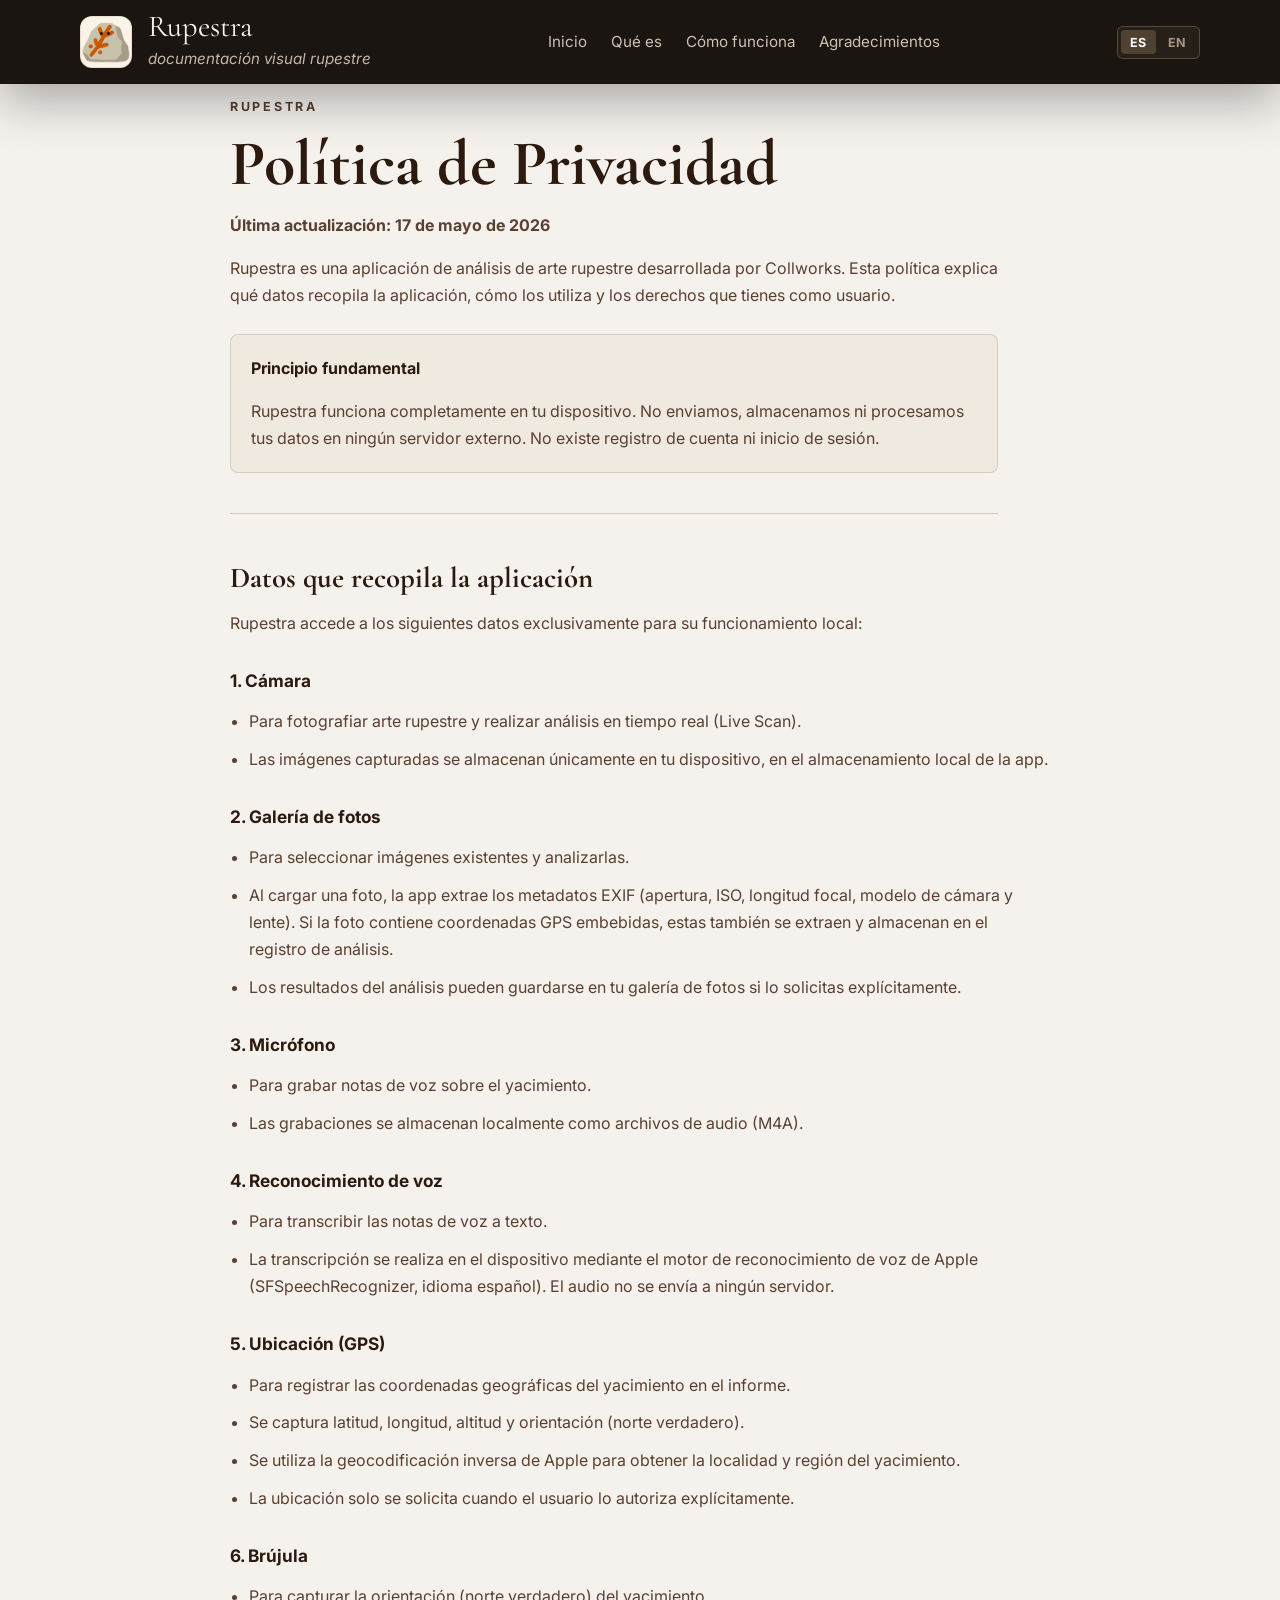
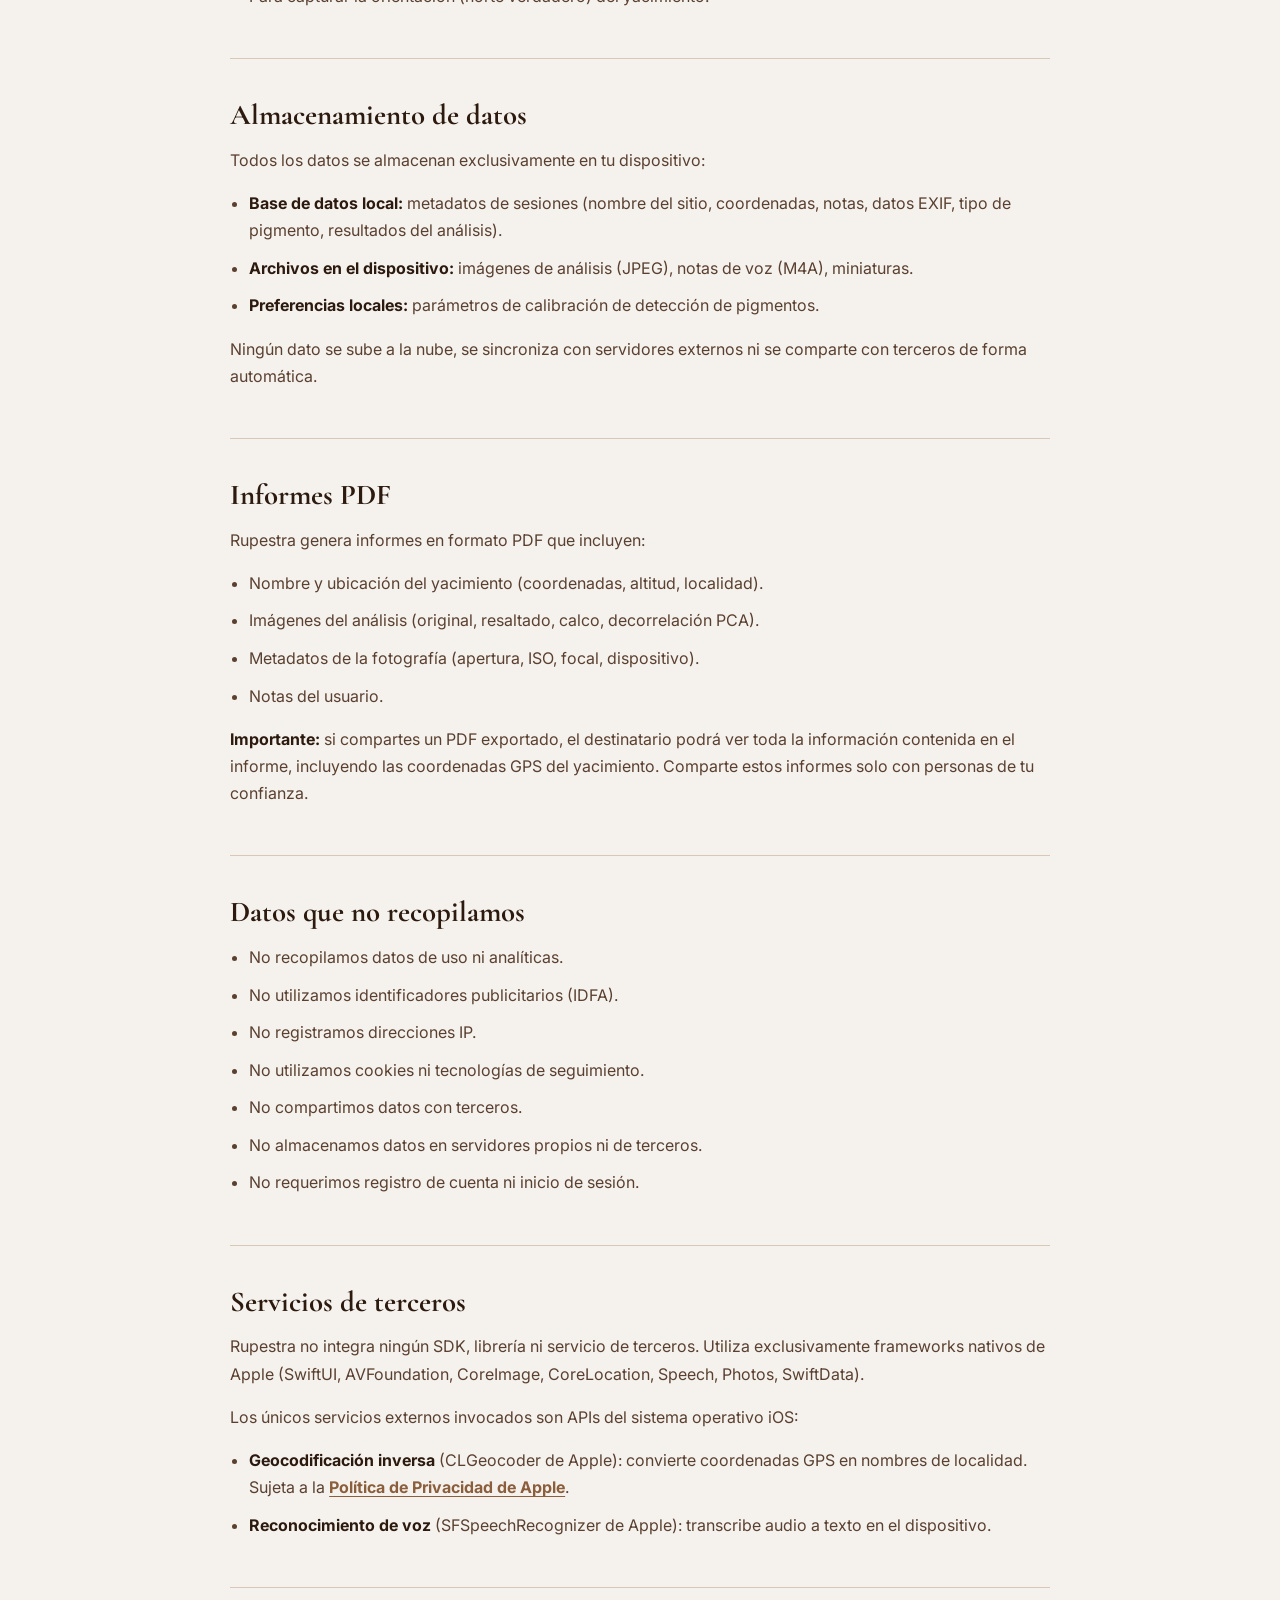
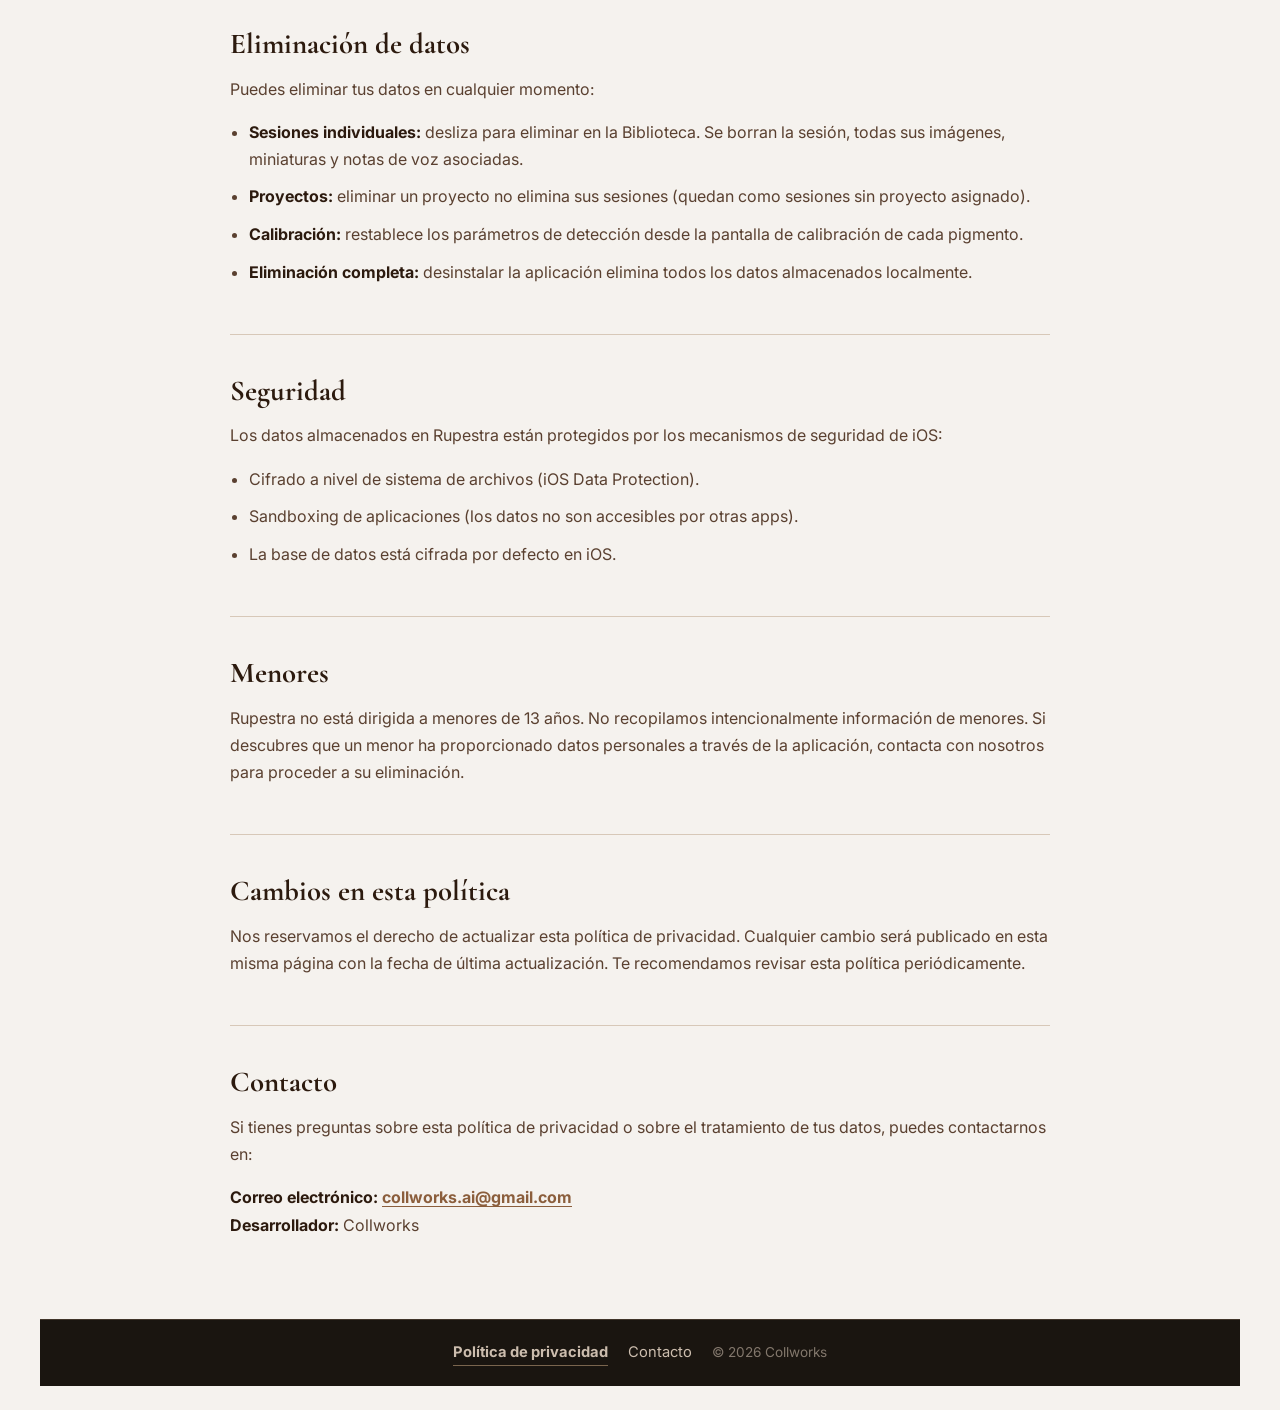
==== commit 74f8ccdc: "Añadido idioma ingles" ====
--- a/Politica_de_Privacidad.html
+++ b/Politica_de_Privacidad.html
@@ -14,24 +14,30 @@
   <link rel="preconnect" href="https://fonts.googleapis.com" />
   <link rel="preconnect" href="https://fonts.gstatic.com" crossorigin />
   <link rel="stylesheet" href="https://fonts.googleapis.com/css2?family=Cormorant+Garamond:ital,wght@0,400;0,600;0,700;1,400&family=Inter:wght@400;700;800&display=swap" />
+  <script>try{if(localStorage.getItem("rupestra-lang")==="en")document.documentElement.classList.add("lang-loading")}catch(e){}</script>
   <link rel="stylesheet" href="styles.css" />
+  <script src="i18n.js"></script>
 </head>
-<body>
-  <a href="#main-content" class="skip-link">Saltar al contenido</a>
+<body data-i18n-page="privacy">
+  <a href="#main-content" class="skip-link" data-i18n="skip-link">Saltar al contenido</a>
   <header class="site-header">
-    <a class="brand-group" href="index.html" aria-label="Volver a la página principal de Rupestra">
-      <img src="logos/rupestra_logo_app.png" alt="Logo de Rupestra" class="brand-logo" />
+    <a class="brand-group" href="index.html" data-i18n-aria="aria.brand-back" aria-label="Volver a la página principal de Rupestra">
+      <img src="logos/rupestra_logo_app.png" data-i18n-alt="alt.logo" alt="Logo de Rupestra" class="brand-logo" />
       <div>
         <div class="brand-title">Rupestra</div>
-        <p class="brand-subtitle">documentación visual rupestre</p>
+        <p class="brand-subtitle" data-i18n="brand-subtitle">documentación visual rupestre</p>
       </div>
     </a>
-    <nav class="hero-nav" id="main-nav" aria-label="Navegación principal">
-      <a href="index.html">Inicio</a>
-      <a href="index.html#que-es">Qué es</a>
-      <a href="index.html#como-funciona">Cómo funciona</a>
-      <a href="index.html#agradecimientos">Agradecimientos</a>
+    <nav class="hero-nav" id="main-nav" data-i18n-aria="aria.nav" aria-label="Navegación principal">
+      <a href="index.html" data-i18n="nav.inicio">Inicio</a>
+      <a href="index.html#que-es" data-i18n="nav.p.que-es">Qué es</a>
+      <a href="index.html#como-funciona" data-i18n="nav.p.como-funciona">Cómo funciona</a>
+      <a href="index.html#agradecimientos" data-i18n="nav.p.agradecimientos">Agradecimientos</a>
     </nav>
+    <div class="lang-switch" role="group" aria-label="Selección de idioma" data-i18n-aria="aria.lang-switch">
+      <button class="lang-switch-btn is-active" type="button" data-lang="es" aria-pressed="true" onclick="rupestra.setLang('es')">ES</button>
+      <button class="lang-switch-btn" type="button" data-lang="en" aria-pressed="false" onclick="rupestra.setLang('en')">EN</button>
+    </div>
     <button class="nav-toggle" type="button" aria-label="Abrir menú" aria-expanded="false" aria-controls="main-nav">
       <span class="nav-toggle-bar"></span>
       <span class="nav-toggle-bar"></span>
@@ -43,139 +49,139 @@
     <section class="section section-light legal-page-content">
       <div class="container legal-content">
         <header class="legal-header">
-          <p class="section-label">Rupestra</p>
-          <h1>Política de Privacidad</h1>
-          <p class="legal-updated">Última actualización: 17 de mayo de 2026</p>
-          <p class="legal-intro">Rupestra es una aplicación de análisis de arte rupestre desarrollada por Collworks. Esta política explica qué datos recopila la aplicación, cómo los utiliza y los derechos que tienes como usuario.</p>
+          <p class="section-label" data-i18n="privacy.label">Rupestra</p>
+          <h1 data-i18n="privacy.h1">Política de Privacidad</h1>
+          <p class="legal-updated" data-i18n="privacy.updated">Última actualización: 17 de mayo de 2026</p>
+          <p class="legal-intro" data-i18n="privacy.intro">Rupestra es una aplicación de análisis de arte rupestre desarrollada por Collworks. Esta política explica qué datos recopila la aplicación, cómo los utiliza y los derechos que tienes como usuario.</p>
           <div class="note-box legal-principle">
-            <strong>Principio fundamental</strong>
-            <p>Rupestra funciona completamente en tu dispositivo. No enviamos, almacenamos ni procesamos tus datos en ningún servidor externo. No existe registro de cuenta ni inicio de sesión.</p>
+            <strong data-i18n="privacy.principle.strong">Principio fundamental</strong>
+            <p data-i18n="privacy.principle.p">Rupestra funciona completamente en tu dispositivo. No enviamos, almacenamos ni procesamos tus datos en ningún servidor externo. No existe registro de cuenta ni inicio de sesión.</p>
           </div>
         </header>
         <section>
-          <h2>Datos que recopila la aplicación</h2>
-          <p>Rupestra accede a los siguientes datos exclusivamente para su funcionamiento local:</p>
-
-          <h3>1. Cámara</h3>
-          <ul>
-            <li>Para fotografiar arte rupestre y realizar análisis en tiempo real (Live Scan).</li>
-            <li>Las imágenes capturadas se almacenan únicamente en tu dispositivo, en el almacenamiento local de la app.</li>
-          </ul>
-
-          <h3>2. Galería de fotos</h3>
-          <ul>
-            <li>Para seleccionar imágenes existentes y analizarlas.</li>
-            <li>Al cargar una foto, la app extrae los metadatos EXIF (apertura, ISO, longitud focal, modelo de cámara y lente). Si la foto contiene coordenadas GPS embebidas, estas también se extraen y almacenan en el registro de análisis.</li>
-            <li>Los resultados del análisis pueden guardarse en tu galería de fotos si lo solicitas explícitamente.</li>
-          </ul>
-
-          <h3>3. Micrófono</h3>
-          <ul>
-            <li>Para grabar notas de voz sobre el yacimiento.</li>
-            <li>Las grabaciones se almacenan localmente como archivos de audio (M4A).</li>
-          </ul>
-
-          <h3>4. Reconocimiento de voz</h3>
-          <ul>
-            <li>Para transcribir las notas de voz a texto.</li>
-            <li>La transcripción se realiza en el dispositivo mediante el motor de reconocimiento de voz de Apple (SFSpeechRecognizer, idioma español). El audio no se envía a ningún servidor.</li>
-          </ul>
-
-          <h3>5. Ubicación (GPS)</h3>
-          <ul>
-            <li>Para registrar las coordenadas geográficas del yacimiento en el informe.</li>
-            <li>Se captura latitud, longitud, altitud y orientación (norte verdadero).</li>
-            <li>Se utiliza la geocodificación inversa de Apple para obtener la localidad y región del yacimiento.</li>
-            <li>La ubicación solo se solicita cuando el usuario lo autoriza explícitamente.</li>
-          </ul>
-
-          <h3>6. Brújula</h3>
-          <ul>
-            <li>Para capturar la orientación (norte verdadero) del yacimiento.</li>
-          </ul>
-        </section>
-
-        <section>
-          <h2>Almacenamiento de datos</h2>
-          <p>Todos los datos se almacenan exclusivamente en tu dispositivo:</p>
-          <ul>
-            <li><strong>Base de datos local:</strong> metadatos de sesiones (nombre del sitio, coordenadas, notas, datos EXIF, tipo de pigmento, resultados del análisis).</li>
-            <li><strong>Archivos en el dispositivo:</strong> imágenes de análisis (JPEG), notas de voz (M4A), miniaturas.</li>
-            <li><strong>Preferencias locales:</strong> parámetros de calibración de detección de pigmentos.</li>
-          </ul>
-          <p>Ningún dato se sube a la nube, se sincroniza con servidores externos ni se comparte con terceros de forma automática.</p>
-        </section>
-
-        <section>
-          <h2>Informes PDF</h2>
-          <p>Rupestra genera informes en formato PDF que incluyen:</p>
-          <ul>
-            <li>Nombre y ubicación del yacimiento (coordenadas, altitud, localidad).</li>
-            <li>Imágenes del análisis (original, resaltado, calco, decorrelación PCA).</li>
-            <li>Metadatos de la fotografía (apertura, ISO, focal, dispositivo).</li>
-            <li>Notas del usuario.</li>
-          </ul>
-          <p><strong>Importante:</strong> si compartes un PDF exportado, el destinatario podrá ver toda la información contenida en el informe, incluyendo las coordenadas GPS del yacimiento. Comparte estos informes solo con personas de tu confianza.</p>
-        </section>
-
-        <section>
-          <h2>Datos que no recopilamos</h2>
-          <ul>
-            <li>No recopilamos datos de uso ni analíticas.</li>
-            <li>No utilizamos identificadores publicitarios (IDFA).</li>
-            <li>No registramos direcciones IP.</li>
-            <li>No utilizamos cookies ni tecnologías de seguimiento.</li>
-            <li>No compartimos datos con terceros.</li>
-            <li>No almacenamos datos en servidores propios ni de terceros.</li>
-            <li>No requerimos registro de cuenta ni inicio de sesión.</li>
-          </ul>
-        </section>
-
-        <section>
-          <h2>Servicios de terceros</h2>
-          <p>Rupestra no integra ningún SDK, librería ni servicio de terceros. Utiliza exclusivamente frameworks nativos de Apple (SwiftUI, AVFoundation, CoreImage, CoreLocation, Speech, Photos, SwiftData).</p>
-          <p>Los únicos servicios externos invocados son APIs del sistema operativo iOS:</p>
-          <ul>
-            <li><strong>Geocodificación inversa</strong> (CLGeocoder de Apple): convierte coordenadas GPS en nombres de localidad. Sujeta a la <a href="https://www.apple.com/legal/privacy/">Política de Privacidad de Apple</a>.</li>
-            <li><strong>Reconocimiento de voz</strong> (SFSpeechRecognizer de Apple): transcribe audio a texto en el dispositivo.</li>
-          </ul>
-        </section>
-
-        <section>
-          <h2>Eliminación de datos</h2>
-          <p>Puedes eliminar tus datos en cualquier momento:</p>
-          <ul>
-            <li><strong>Sesiones individuales:</strong> desliza para eliminar en la Biblioteca. Se borran la sesión, todas sus imágenes, miniaturas y notas de voz asociadas.</li>
-            <li><strong>Proyectos:</strong> eliminar un proyecto no elimina sus sesiones (quedan como sesiones sin proyecto asignado).</li>
-            <li><strong>Calibración:</strong> restablece los parámetros de detección desde la pantalla de calibración de cada pigmento.</li>
-            <li><strong>Eliminación completa:</strong> desinstalar la aplicación elimina todos los datos almacenados localmente.</li>
-          </ul>
-        </section>
-
-        <section>
-          <h2>Seguridad</h2>
-          <p>Los datos almacenados en Rupestra están protegidos por los mecanismos de seguridad de iOS:</p>
-          <ul>
-            <li>Cifrado a nivel de sistema de archivos (iOS Data Protection).</li>
-            <li>Sandboxing de aplicaciones (los datos no son accesibles por otras apps).</li>
-            <li>La base de datos está cifrada por defecto en iOS.</li>
-          </ul>
-        </section>
-
-        <section>
-          <h2>Menores</h2>
-          <p>Rupestra no está dirigida a menores de 13 años. No recopilamos intencionalmente información de menores. Si descubres que un menor ha proporcionado datos personales a través de la aplicación, contacta con nosotros para proceder a su eliminación.</p>
-        </section>
-
-        <section>
-          <h2>Cambios en esta política</h2>
-          <p>Nos reservamos el derecho de actualizar esta política de privacidad. Cualquier cambio será publicado en esta misma página con la fecha de última actualización. Te recomendamos revisar esta política periódicamente.</p>
-        </section>
-
-        <section>
-          <h2>Contacto</h2>
-          <p>Si tienes preguntas sobre esta política de privacidad o sobre el tratamiento de tus datos, puedes contactarnos en:</p>
-          <p><strong>Correo electrónico:</strong> <a href="mailto:collworks.ai@gmail.com">collworks.ai@gmail.com</a><br />
+          <h2 data-i18n="privacy.data.h2">Datos que recopila la aplicación</h2>
+          <p data-i18n="privacy.data.intro">Rupestra accede a los siguientes datos exclusivamente para su funcionamiento local:</p>
+
+          <h3 data-i18n="privacy.camera.h3">1. Cámara</h3>
+          <ul>
+            <li data-i18n="privacy.camera.li1">Para fotografiar arte rupestre y realizar análisis en tiempo real (Live Scan).</li>
+            <li data-i18n="privacy.camera.li2">Las imágenes capturadas se almacenan únicamente en tu dispositivo, en el almacenamiento local de la app.</li>
+          </ul>
+
+          <h3 data-i18n="privacy.gallery.h3">2. Galería de fotos</h3>
+          <ul>
+            <li data-i18n="privacy.gallery.li1">Para seleccionar imágenes existentes y analizarlas.</li>
+            <li data-i18n="privacy.gallery.li2">Al cargar una foto, la app extrae los metadatos EXIF (apertura, ISO, longitud focal, modelo de cámara y lente). Si la foto contiene coordenadas GPS embebidas, estas también se extraen y almacenan en el registro de análisis.</li>
+            <li data-i18n="privacy.gallery.li3">Los resultados del análisis pueden guardarse en tu galería de fotos si lo solicitas explícitamente.</li>
+          </ul>
+
+          <h3 data-i18n="privacy.mic.h3">3. Micrófono</h3>
+          <ul>
+            <li data-i18n="privacy.mic.li1">Para grabar notas de voz sobre el yacimiento.</li>
+            <li data-i18n="privacy.mic.li2">Las grabaciones se almacenan localmente como archivos de audio (M4A).</li>
+          </ul>
+
+          <h3 data-i18n="privacy.speech.h3">4. Reconocimiento de voz</h3>
+          <ul>
+            <li data-i18n="privacy.speech.li1">Para transcribir las notas de voz a texto.</li>
+            <li data-i18n="privacy.speech.li2">La transcripción se realiza en el dispositivo mediante el motor de reconocimiento de voz de Apple (SFSpeechRecognizer, idioma español). El audio no se envía a ningún servidor.</li>
+          </ul>
+
+          <h3 data-i18n="privacy.gps.h3">5. Ubicación (GPS)</h3>
+          <ul>
+            <li data-i18n="privacy.gps.li1">Para registrar las coordenadas geográficas del yacimiento en el informe.</li>
+            <li data-i18n="privacy.gps.li2">Se captura latitud, longitud, altitud y orientación (norte verdadero).</li>
+            <li data-i18n="privacy.gps.li3">Se utiliza la geocodificación inversa de Apple para obtener la localidad y región del yacimiento.</li>
+            <li data-i18n="privacy.gps.li4">La ubicación solo se solicita cuando el usuario lo autoriza explícitamente.</li>
+          </ul>
+
+          <h3 data-i18n="privacy.compass.h3">6. Brújula</h3>
+          <ul>
+            <li data-i18n="privacy.compass.li1">Para capturar la orientación (norte verdadero) del yacimiento.</li>
+          </ul>
+        </section>
+
+        <section>
+          <h2 data-i18n="privacy.storage.h2">Almacenamiento de datos</h2>
+          <p data-i18n="privacy.storage.intro">Todos los datos se almacenan exclusivamente en tu dispositivo:</p>
+          <ul>
+            <li data-i18n-html="privacy.storage.li1"><strong>Base de datos local:</strong> metadatos de sesiones (nombre del sitio, coordenadas, notas, datos EXIF, tipo de pigmento, resultados del análisis).</li>
+            <li data-i18n-html="privacy.storage.li2"><strong>Archivos en el dispositivo:</strong> imágenes de análisis (JPEG), notas de voz (M4A), miniaturas.</li>
+            <li data-i18n-html="privacy.storage.li3"><strong>Preferencias locales:</strong> parámetros de calibración de detección de pigmentos.</li>
+          </ul>
+          <p data-i18n="privacy.storage.outro">Ningún dato se sube a la nube, se sincroniza con servidores externos ni se comparte con terceros de forma automática.</p>
+        </section>
+
+        <section>
+          <h2 data-i18n="privacy.pdf.h2">Informes PDF</h2>
+          <p data-i18n="privacy.pdf.intro">Rupestra genera informes en formato PDF que incluyen:</p>
+          <ul>
+            <li data-i18n="privacy.pdf.li1">Nombre y ubicación del yacimiento (coordenadas, altitud, localidad).</li>
+            <li data-i18n="privacy.pdf.li2">Imágenes del análisis (original, resaltado, calco, decorrelación PCA).</li>
+            <li data-i18n="privacy.pdf.li3">Metadatos de la fotografía (apertura, ISO, focal, dispositivo).</li>
+            <li data-i18n="privacy.pdf.li4">Notas del usuario.</li>
+          </ul>
+          <p data-i18n-html="privacy.pdf.warning"><strong>Importante:</strong> si compartes un PDF exportado, el destinatario podrá ver toda la información contenida en el informe, incluyendo las coordenadas GPS del yacimiento. Comparte estos informes solo con personas de tu confianza.</p>
+        </section>
+
+        <section>
+          <h2 data-i18n="privacy.nocollect.h2">Datos que no recopilamos</h2>
+          <ul>
+            <li data-i18n="privacy.nocollect.li1">No recopilamos datos de uso ni analíticas.</li>
+            <li data-i18n="privacy.nocollect.li2">No utilizamos identificadores publicitarios (IDFA).</li>
+            <li data-i18n="privacy.nocollect.li3">No registramos direcciones IP.</li>
+            <li data-i18n="privacy.nocollect.li4">No utilizamos cookies ni tecnologías de seguimiento.</li>
+            <li data-i18n="privacy.nocollect.li5">No compartimos datos con terceros.</li>
+            <li data-i18n="privacy.nocollect.li6">No almacenamos datos en servidores propios ni de terceros.</li>
+            <li data-i18n="privacy.nocollect.li7">No requerimos registro de cuenta ni inicio de sesión.</li>
+          </ul>
+        </section>
+
+        <section>
+          <h2 data-i18n="privacy.thirdparty.h2">Servicios de terceros</h2>
+          <p data-i18n="privacy.thirdparty.p1">Rupestra no integra ningún SDK, librería ni servicio de terceros. Utiliza exclusivamente frameworks nativos de Apple (SwiftUI, AVFoundation, CoreImage, CoreLocation, Speech, Photos, SwiftData).</p>
+          <p data-i18n="privacy.thirdparty.p2">Los únicos servicios externos invocados son APIs del sistema operativo iOS:</p>
+          <ul>
+            <li data-i18n-html="privacy.thirdparty.li1"><strong>Geocodificación inversa</strong> (CLGeocoder de Apple): convierte coordenadas GPS en nombres de localidad. Sujeta a la <a href="https://www.apple.com/legal/privacy/">Política de Privacidad de Apple</a>.</li>
+            <li data-i18n-html="privacy.thirdparty.li2"><strong>Reconocimiento de voz</strong> (SFSpeechRecognizer de Apple): transcribe audio a texto en el dispositivo.</li>
+          </ul>
+        </section>
+
+        <section>
+          <h2 data-i18n="privacy.deletion.h2">Eliminación de datos</h2>
+          <p data-i18n="privacy.deletion.intro">Puedes eliminar tus datos en cualquier momento:</p>
+          <ul>
+            <li data-i18n-html="privacy.deletion.li1"><strong>Sesiones individuales:</strong> desliza para eliminar en la Biblioteca. Se borran la sesión, todas sus imágenes, miniaturas y notas de voz asociadas.</li>
+            <li data-i18n-html="privacy.deletion.li2"><strong>Proyectos:</strong> eliminar un proyecto no elimina sus sesiones (quedan como sesiones sin proyecto asignado).</li>
+            <li data-i18n-html="privacy.deletion.li3"><strong>Calibración:</strong> restablece los parámetros de detección desde la pantalla de calibración de cada pigmento.</li>
+            <li data-i18n-html="privacy.deletion.li4"><strong>Eliminación completa:</strong> desinstalar la aplicación elimina todos los datos almacenados localmente.</li>
+          </ul>
+        </section>
+
+        <section>
+          <h2 data-i18n="privacy.security.h2">Seguridad</h2>
+          <p data-i18n="privacy.security.intro">Los datos almacenados en Rupestra están protegidos por los mecanismos de seguridad de iOS:</p>
+          <ul>
+            <li data-i18n="privacy.security.li1">Cifrado a nivel de sistema de archivos (iOS Data Protection).</li>
+            <li data-i18n="privacy.security.li2">Sandboxing de aplicaciones (los datos no son accesibles por otras apps).</li>
+            <li data-i18n="privacy.security.li3">La base de datos está cifrada por defecto en iOS.</li>
+          </ul>
+        </section>
+
+        <section>
+          <h2 data-i18n="privacy.minors.h2">Menores</h2>
+          <p data-i18n="privacy.minors.p">Rupestra no está dirigida a menores de 13 años. No recopilamos intencionalmente información de menores. Si descubres que un menor ha proporcionado datos personales a través de la aplicación, contacta con nosotros para proceder a su eliminación.</p>
+        </section>
+
+        <section>
+          <h2 data-i18n="privacy.changes.h2">Cambios en esta política</h2>
+          <p data-i18n="privacy.changes.p">Nos reservamos el derecho de actualizar esta política de privacidad. Cualquier cambio será publicado en esta misma página con la fecha de última actualización. Te recomendamos revisar esta política periódicamente.</p>
+        </section>
+
+        <section>
+          <h2 data-i18n="privacy.contact.h2">Contacto</h2>
+          <p data-i18n="privacy.contact.p">Si tienes preguntas sobre esta política de privacidad o sobre el tratamiento de tus datos, puedes contactarnos en:</p>
+          <p data-i18n-html="privacy.contact.detail"><strong>Correo electrónico:</strong> <a href="mailto:collworks.ai@gmail.com">collworks.ai@gmail.com</a><br />
           <strong>Desarrollador:</strong> Collworks</p>
         </section>
       </div>
@@ -184,9 +190,9 @@
 
   <footer class="site-footer">
     <div class="container footer-center">
-      <nav class="footer-nav" aria-label="Enlaces de pie de página">
-        <a class="footer-link" href="Politica_de_Privacidad.html" aria-current="page">Política de privacidad</a>
-        <a href="mailto:info@rupestra.com">Contacto</a>
+      <nav class="footer-nav" data-i18n-aria="aria.footer-nav" aria-label="Enlaces de pie de página">
+        <a class="footer-link" href="Politica_de_Privacidad.html" aria-current="page" data-i18n="footer.privacy">Política de privacidad</a>
+        <a href="mailto:info@rupestra.com" data-i18n="footer.contact">Contacto</a>
         <span class="footer-copy">&copy; 2026 Collworks</span>
       </nav>
     </div>
@@ -197,17 +203,19 @@
 
     navToggle?.addEventListener("click", () => {
       const isOpen = mainNav.classList.toggle("is-open");
+      const en = window.rupestra && rupestra.getLang() === "en";
       navToggle.classList.toggle("is-active", isOpen);
       navToggle.setAttribute("aria-expanded", isOpen);
-      navToggle.setAttribute("aria-label", isOpen ? "Cerrar menú" : "Abrir menú");
+      navToggle.setAttribute("aria-label", isOpen ? (en ? "Close menu" : "Cerrar menú") : (en ? "Open menu" : "Abrir menú"));
     });
 
     mainNav?.querySelectorAll("a").forEach((link) => {
       link.addEventListener("click", () => {
+        const en = window.rupestra && rupestra.getLang() === "en";
         mainNav.classList.remove("is-open");
         navToggle?.classList.remove("is-active");
         navToggle?.setAttribute("aria-expanded", "false");
-        navToggle?.setAttribute("aria-label", "Abrir menú");
+        navToggle?.setAttribute("aria-label", en ? "Open menu" : "Abrir menú");
       });
     });
   </script>
--- a/styles.css
+++ b/styles.css
@@ -442,7 +442,7 @@
 
 .section h2,
 .closing-section h2 {
-  margin: 1rem 0 0;
+  margin: 1rem 0 1.5rem;
   font-size: clamp(2rem, 2.5vw, 3.5rem);
   line-height: 1.05;
   font-family: "Cormorant Garamond", "Georgia", serif;
@@ -900,6 +900,27 @@
   object-fit: cover;
   border: 1px solid rgba(139, 94, 60, 0.18);
   box-shadow: 0 18px 45px rgba(44, 26, 14, 0.14);
+}
+
+.acknowledgement-figure {
+  margin: 0;
+}
+
+.acknowledgement-caption {
+  display: grid;
+  gap: 0.2rem;
+  margin-top: 0.75rem;
+}
+
+.acknowledgement-caption strong {
+  font-size: 1.05rem;
+  color: var(--text);
+}
+
+.acknowledgement-caption span {
+  font-size: 0.85rem;
+  color: var(--text-muted);
+  line-height: 1.4;
 }
 
 .acknowledgement-copy {
@@ -1246,6 +1267,53 @@
   }
 }
 
+/* ── i18n: FOUC prevention ── */
+html.lang-loading body {
+  visibility: hidden;
+}
+
+/* ── Language switcher ── */
+.lang-switch {
+  display: flex;
+  align-items: center;
+  gap: 0.2rem;
+  flex-shrink: 0;
+  padding: 0.2rem;
+  border: 1px solid rgba(200, 168, 130, 0.3);
+  border-radius: 0.35rem;
+  background: rgba(200, 168, 130, 0.08);
+}
+
+.lang-switch-btn {
+  padding: 0.3rem 0.55rem;
+  border: none;
+  border-radius: 0.25rem;
+  background: transparent;
+  color: rgba(216, 200, 184, 0.7);
+  font-size: 0.78rem;
+  font-weight: 700;
+  letter-spacing: 0.05em;
+  cursor: pointer;
+  transition: background 160ms ease, color 160ms ease;
+  font-family: inherit;
+}
+
+.lang-switch-btn:hover {
+  color: #fff;
+}
+
+.lang-switch-btn.is-active {
+  background: rgba(200, 168, 130, 0.25);
+  color: #fff;
+}
+
+@media (max-width: 879px) {
+  .lang-switch {
+    margin-left: auto;
+    margin-right: 0.5rem;
+  }
+}
+
 @media (prefers-reduced-motion: reduce) {
   .availability-chip {
     animation: none;
